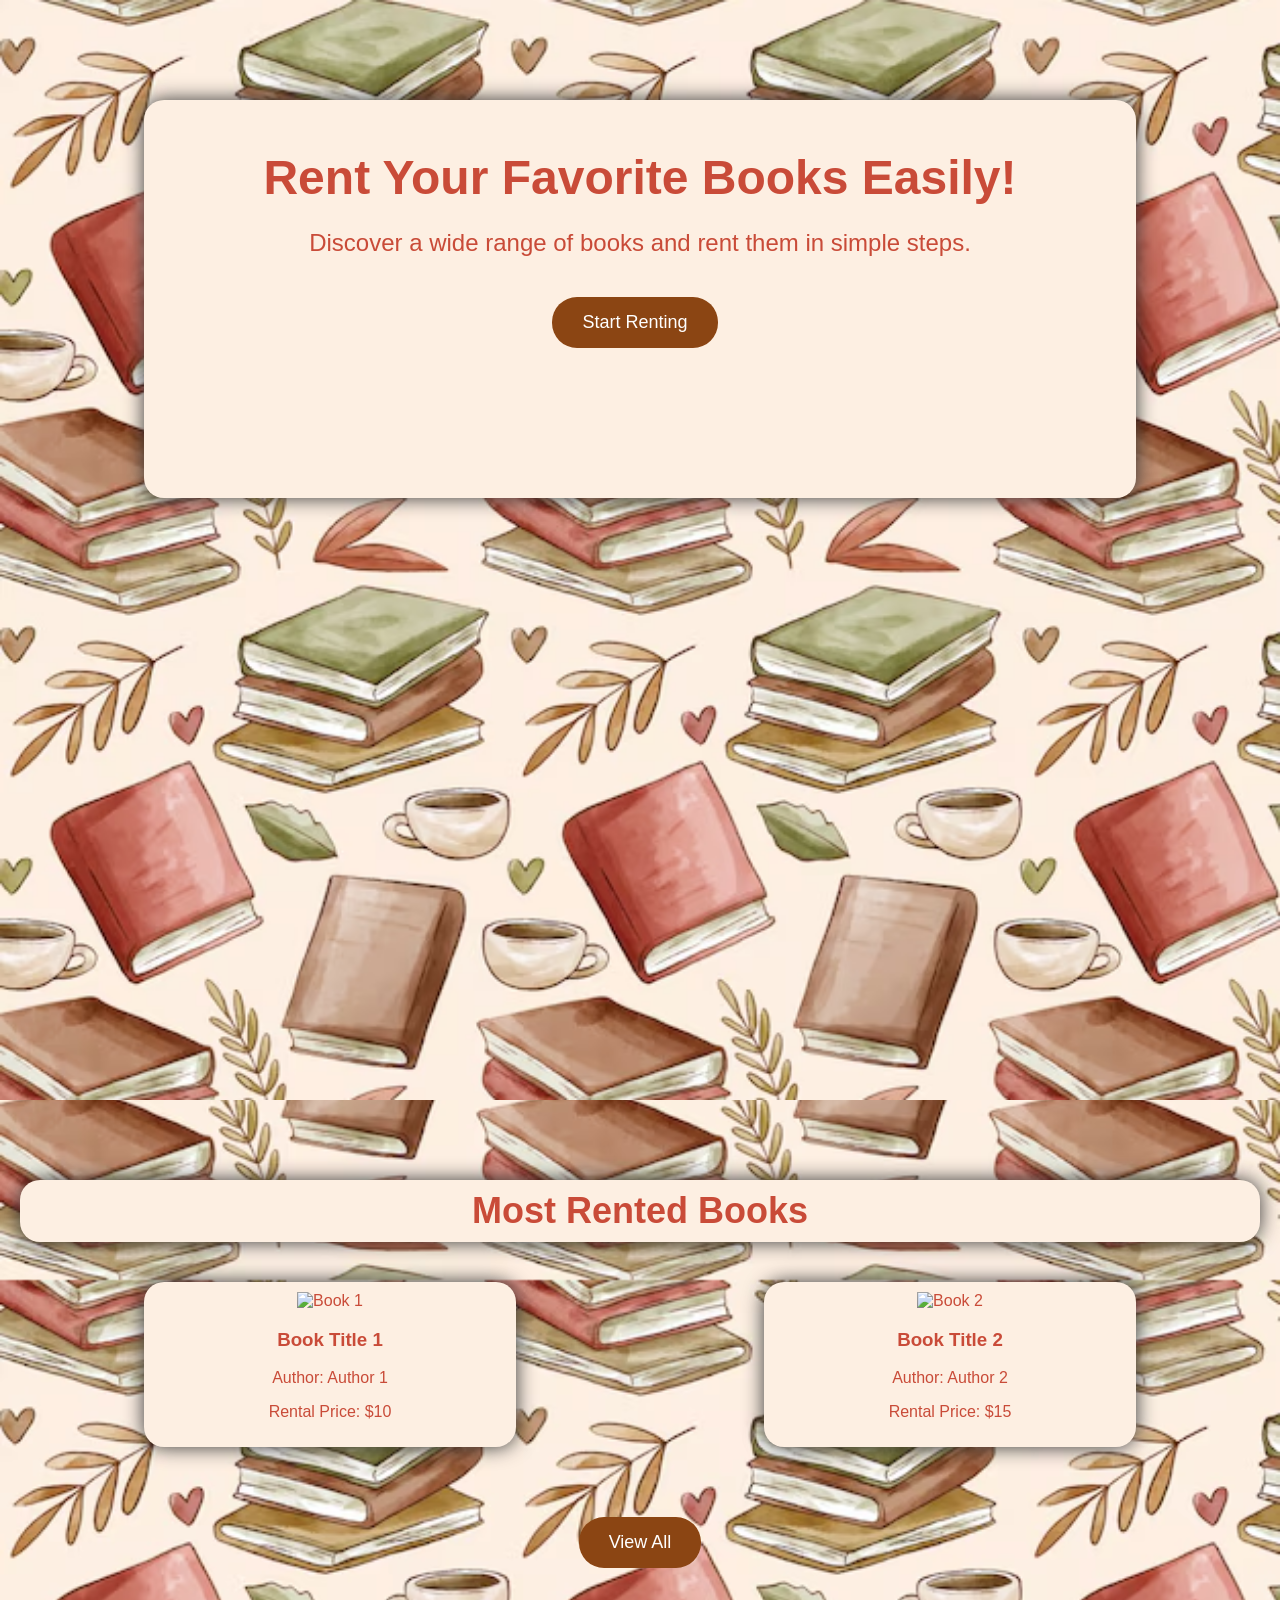
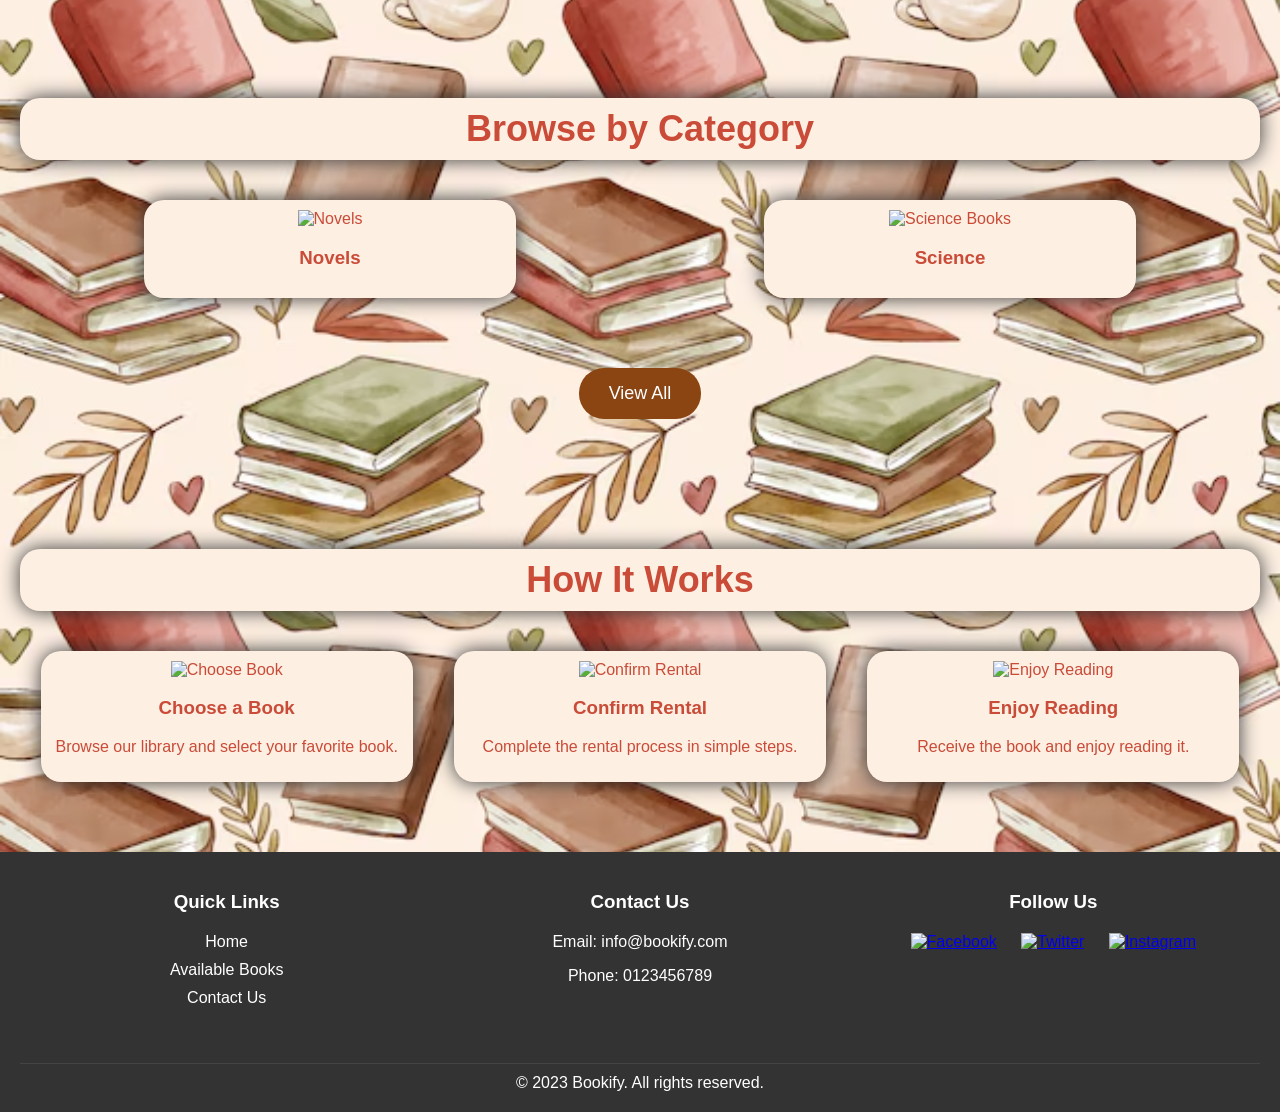
==== index.html @ a9bbc083 "Add files via upload" ====
<?php
include 'nav.html';
?>
<!DOCTYPE html>
<html lang="en">
<head>
    <meta charset="UTF-8">
    <meta name="viewport" content="width=device-width, initial-scale=1.0">
    <title>Book Rental Website</title>
    <link rel="stylesheet" href="styles.css">
</head>
<body>
    <!-- Header -->
   

    <!-- Hero Section -->
    <section class="hero">
        <!-- <img src="./cover.avif" alt="" style="z-index: 0;"> -->
        <div class="hero-content">
            <h1>Rent Your Favorite Books Easily!</h1>
            <p>Discover a wide range of books and rent them in simple steps.</p>
            <button><a href="./renting.php">Start Renting</a></button>
        </div>
    </section>

    <!-- Featured Books Section -->
    <section class="featured-books">
        <h2 >Most Rented Books</h2>
        <div class="books-grid">
            <div class="book">
                <img src="book1.jpg" alt="Book 1">
                <h3>Book Title 1</h3>
                <p>Author: Author 1</p>
                <p>Rental Price: $10</p>
            </div>
            <div class="book">
                <img src="book2.jpg" alt="Book 2">
                <h3>Book Title 2</h3>
                <p>Author: Author 2</p>
                <p>Rental Price: $15</p>
            </div>
            <!-- Add more books here -->
        </div>
        <button>View All</button>
    </section>

    <!-- Categories Section -->
    <section class="categories">
        <h2>Browse by Category</h2>
        <div class="categories-grid">
            <div class="category">
                <img src="novels.jpg" alt="Novels">
                <h3>Novels</h3>
            </div>
            <div class="category">
                <img src="science.jpg" alt="Science Books">
                <h3>Science</h3>
            </div>
            <!-- Add more categories here -->
        </div>
        <button>View All</button>
    </section>

    <!-- How It Works Section -->
    <section class="how-it-works">
        <h2>How It Works</h2>
        <div class="steps">
            <div class="step">
                <img src="choose.png" alt="Choose Book">
                <h3>Choose a Book</h3>
                <p>Browse our library and select your favorite book.</p>
            </div>
            <div class="step">
                <img src="confirm.png" alt="Confirm Rental">
                <h3>Confirm Rental</h3>
                <p>Complete the rental process in simple steps.</p>
            </div>
            <div class="step">
                <img src="enjoy.png" alt="Enjoy Reading">
                <h3>Enjoy Reading</h3>
                <p>Receive the book and enjoy reading it.</p>
            </div>
        </div>
    </section>

    <!-- Footer -->
    <footer>
        <div class="footer-content">
            <div class="footer-section">
                <h3>Quick Links</h3>
                <ul>
                    <li><a href="#">Home</a></li>
                    <li><a href="#">Available Books</a></li>
                    <li><a href="#">Contact Us</a></li>
                </ul>
            </div>
            <div class="footer-section">
                <h3>Contact Us</h3>
                <p>Email: info@bookify.com</p>
                <p>Phone: 0123456789</p>
            </div>
            <div class="footer-section">
                <h3>Follow Us</h3>
                <div class="social-icons">
                    <a href="#"><img src="facebook.png" alt="Facebook"></a>
                    <a href="#"><img src="twitter.png" alt="Twitter"></a>
                    <a href="#"><img src="instagram.png" alt="Instagram"></a>
                </div>
            </div>
        </div>
        <div class="footer-bottom">
            &copy; 2023 Bookify. All rights reserved.
        </div>
    </footer>
</body>
</html>
---- styles.css ----
/* عام */
body {
    font-family: Arial, sans-serif;
    margin: 0;
    padding: 0;
    background-image:url('./cover.avif');
    filter: brightness(100%);
    background-size:contain;

    color: #333;
    text-align: center;
}

header {
    display: flex;
    justify-content: space-between;
    align-items: center;
    padding: 20px;
    background-color: #8B4513;
    color: white;
}

header .logo {
    font-size: 24px;
    font-weight: bold;
}

header nav ul {
    list-style: none;
    margin: 0;
    padding: 0;
    display: flex;
}

header nav ul li {
    margin: 0 15px;
}

header nav ul li a {
    color: white;
    text-decoration: none;
}
header .auth-buttons button a {
    color: #8B4513;
    text-decoration: none;

}
header .auth-buttons button {
    margin-left: 10px;
    padding: 10px 20px;
    border: none;
    background-color: white;
    color: #8B4513;
    cursor: pointer;
    border-radius: 20px;
}

.hero {
    height: 100vh;
    background-image:url('./cover.avif')  ;
     filter: brightness(100%);
    background-size: cover;
    background-position: center;
    padding: 100px 20px;
}
.hero-content{
    box-shadow: #333 0px 0px 20px;
    position: relative; 
    left: 10%;
    background-color: #fdefe2;
    width: 80%;
    height: 42%;
    padding-top: 10px;
    padding-bottom: 10px;
    border-radius: 20px;
}
.hero-content h1 {
    font-size: 48px;
    margin-bottom: 20px;
    color: #c94b38;

}

.hero-content p {
    font-size: 24px;
    margin-bottom: 40px;
    color: #c94b38;

}

.hero-content button {
    margin-right: 10px;
    padding: 15px 30px;
    background-color: #8B4513;
    color: white;
    border: none;
    cursor: pointer;
    font-size: 18px;
    border-radius: 25px;
}
.hero button a{
text-decoration: none;
color: white;
}
.featured-books, .categories, .how-it-works {
    padding: 50px 20px;
}
.featured-books h2{
        color: #c94b38;
        box-shadow: #333 0px 0px 20px;
        position: relative; 
        background-color: #fdefe2;
        height: 40%;
        padding-top: 10px;
        padding-bottom: 10px;
        border-radius: 20px;
}
.featured-books h2, .categories h2, .how-it-works h2 {
    font-size: 36px;
    margin-bottom: 40px;
}
.featured-books button{
    margin-top: 50px;
    padding: 15px 30px;
    background-color: #8B4513;
    color: white;
    border: none;
    cursor: pointer;
    font-size: 18px;
    border-radius: 25px;
}
.book{
    color: #c94b38;

    box-shadow: #333 0px 0px 20px;
    position: relative; 
    background-color: #fdefe2;
    padding-top: 10px;
    padding-bottom: 10px;
    border-radius: 20px;

}
.books-grid, .categories-grid, .steps {
    display: flex;
    justify-content: space-around;
    flex-wrap: wrap;
}

.book, .category, .step {
    width: 30%;
    margin-bottom: 20px;
}

.book img, .category img, .step img {
    width: 100%;
    height: auto;
}
.categories h2{
    color: #c94b38;
    box-shadow: #333 0px 0px 20px;
    position: relative; 
    background-color: #fdefe2;
    height: 40%;
    padding-top: 10px;
    padding-bottom: 10px;
    border-radius: 20px;
}
.category{
    color: #c94b38;

    box-shadow: #333 0px 0px 20px;
    position: relative; 
    background-color: #fdefe2;
    padding-top: 10px;
    padding-bottom: 10px;
    border-radius: 20px;
}
.categories button{
    margin-top: 50px;
    padding: 15px 30px;
    background-color: #8B4513;
    color: white;
    border: none;
    cursor: pointer;
    font-size: 18px;
    border-radius: 25px;
}
.how-it-works h2{
    color: #c94b38;
    box-shadow: #333 0px 0px 20px;
    position: relative; 
    background-color: #fdefe2;
    padding-top: 10px;
    padding-bottom: 10px;
    border-radius: 20px
}
 .step{
    color: #c94b38;

    box-shadow: #333 0px 0px 20px;
    position: relative; 
    background-color: #fdefe2;
    padding-top: 10px;
    padding-bottom: 10px;
    border-radius: 20px;
}
footer {
    background-color: #333;
    color: white;
    padding: 20px;
}

footer .footer-content {
    display: flex;
    justify-content: space-around;
    flex-wrap: wrap;
}

footer .footer-section {
    width: 30%;
    margin-bottom: 20px;
}

footer .footer-section h3 {
    margin-bottom: 20px;
}

footer .footer-section ul {
    list-style: none;
    padding: 0;
}

footer .footer-section ul li {
    margin-bottom: 10px;
}

footer .footer-section ul li a {
    color: white;
    text-decoration: none;
}

footer .social-icons img {
    width: 24px;
    margin: 0 10px;
}

footer .footer-bottom {
    margin-top: 20px;
    border-top: 1px solid #444;
    padding-top: 10px;
}
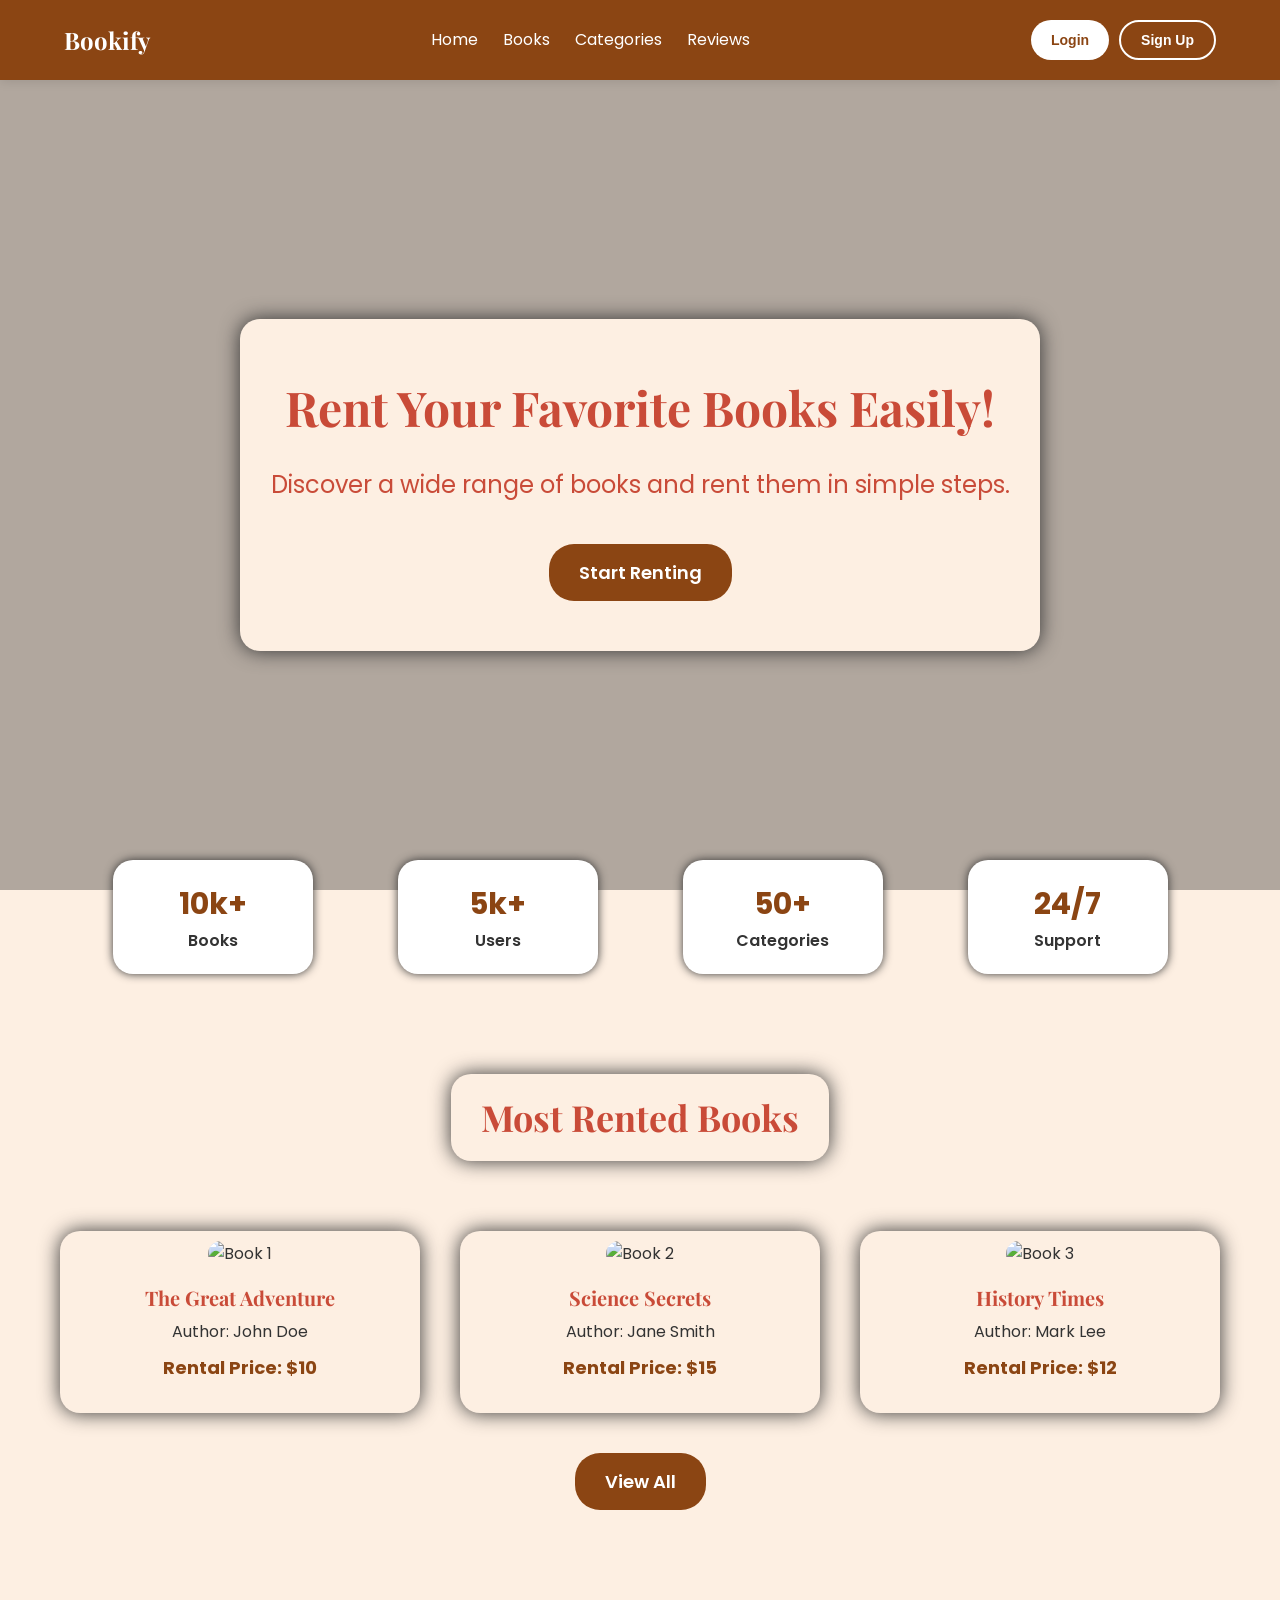
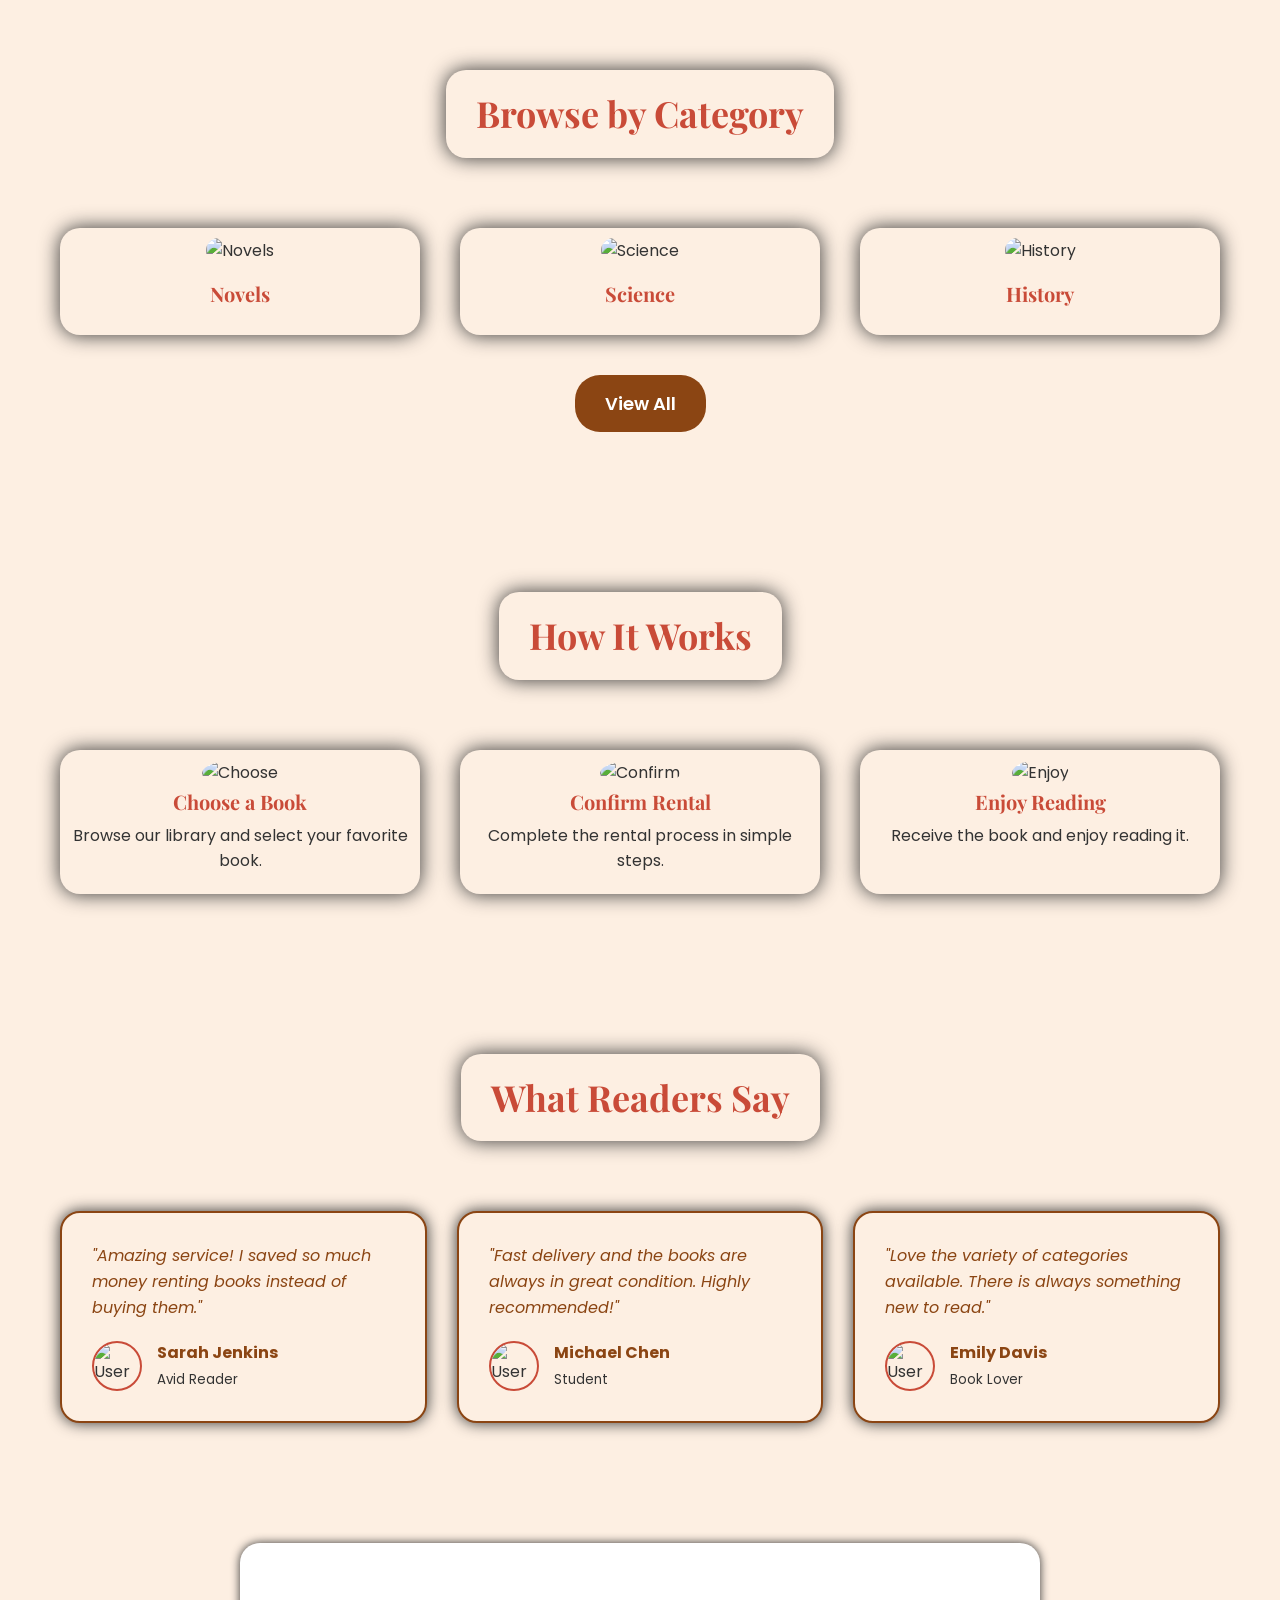
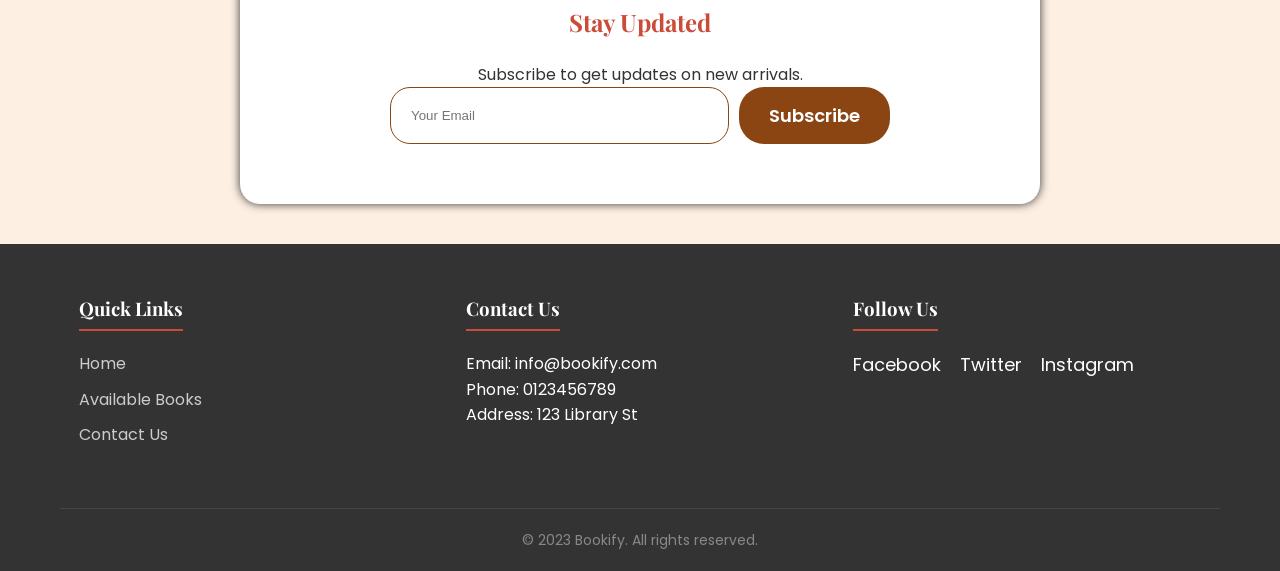
==== commit 828ccd40: "Update index.html no php" ====
--- a/index.html
+++ b/index.html
@@ -1,116 +1,651 @@
-<?php
-include 'nav.html';
-?>
 <!DOCTYPE html>
 <html lang="en">
 <head>
     <meta charset="UTF-8">
     <meta name="viewport" content="width=device-width, initial-scale=1.0">
     <title>Book Rental Website</title>
-    <link rel="stylesheet" href="styles.css">
+    
+    <!-- استدعاء خطوط جوجل -->
+    <link rel="preconnect" href="https://fonts.googleapis.com">
+    <link rel="preconnect" href="https://fonts.gstatic.com" crossorigin>
+    <link href="https://fonts.googleapis.com/css2?family=Playfair+Display:wght@700&family=Poppins:wght@300;400;600&display=swap" rel="stylesheet">
+
+    <style>
+        /* --- ألوانك الأصلية --- */
+        :root {
+            --primary: #8B4513;       /* بني */
+            --accent: #c94b38;        /* أحمر محروق */
+            --bg-color: #fdefe2;      /* كريمي (خلفية الصفحة) */
+            --text: #333;             /* رمادي غامق للنصوص */
+            --white: #ffffff;
+        }
+
+        /* --- إعدادات عامة --- */
+        * {
+            margin: 0;
+            padding: 0;
+            box-sizing: border-box;
+        }
+
+        html {
+            scroll-behavior: smooth;
+        }
+
+        body {
+            font-family: 'Poppins', sans-serif;
+            background-color: var(--bg-color);
+            color: var(--text);
+            line-height: 1.6;
+            overflow-x: hidden;
+        }
+
+        h1, h2, h3 {
+            font-family: 'Playfair Display', serif;
+        }
+
+        a {
+            text-decoration: none;
+            color: inherit;
+        }
+
+        ul {
+            list-style: none;
+        }
+
+        .container {
+            max-width: 1200px;
+            margin: 0 auto;
+            padding: 0 20px;
+        }
+
+        .section-padding {
+            padding: 80px 0;
+        }
+
+        .section-header {
+            text-align: center;
+            margin-bottom: 50px;
+        }
+
+        /* تطبيق لون العناوين الأصلي */
+        .section-header h2 {
+            font-size: 36px;
+            color: var(--accent);
+            background-color: var(--bg-color);
+            display: inline-block;
+            padding: 15px 30px;
+            border-radius: 20px;
+            box-shadow: #333 0px 0px 20px; /* الظل الأصلي */
+            margin-bottom: 20px;
+        }
+
+        .btn {
+            display: inline-block;
+            padding: 15px 30px;
+            border-radius: 25px;
+            font-size: 18px;
+            font-weight: 600;
+            cursor: pointer;
+            transition: all 0.3s ease;
+            border: none;
+            font-family: 'Poppins', sans-serif;
+        }
+
+        .btn-primary {
+            background-color: var(--primary);
+            color: var(--white);
+        }
+
+        .btn-primary:hover {
+            background-color: #6d360e; /* درجة أغمق قليلاً عند التحويم */
+            transform: translateY(-3px);
+        }
+
+        /* --- تصميم الناف بار (بالألوان الأصلية) --- */
+        .navbar {
+            display: flex;
+            justify-content: space-between;
+            align-items: center;
+            padding: 20px 5%;
+            background-color: var(--primary); /* لون الناف بار البني */
+            color: var(--white);
+            position: sticky;
+            top: 0;
+            z-index: 1000;
+            box-shadow: 0 2px 10px rgba(0,0,0,0.1);
+        }
+
+        .logo {
+            font-size: 24px;
+            font-weight: bold;
+            font-family: 'Playfair Display', serif;
+        }
+
+        .nav-links {
+            display: flex;
+            gap: 25px;
+        }
+
+        .nav-links li a {
+            color: var(--white);
+            font-size: 16px;
+            transition: color 0.3s;
+        }
+
+        .nav-links li a:hover {
+            color: #ffccbc; /* لون فاتح للتفاعل */
+        }
+
+        .nav-actions {
+            display: flex;
+            gap: 10px;
+        }
+
+        .nav-btn {
+            padding: 10px 20px;
+            border-radius: 20px;
+            cursor: pointer;
+            font-weight: bold;
+            transition: all 0.3s;
+            border: none;
+            font-size: 14px;
+        }
+
+        .nav-btn.login {
+            background-color: var(--white);
+            color: var(--primary);
+        }
+
+        .nav-btn.signup {
+            border: 2px solid var(--white);
+            background: transparent;
+            color: var(--white);
+        }
+
+        .nav-btn.login:hover, .nav-btn.signup:hover {
+            opacity: 0.9;
+        }
+
+        /* --- Hero Section (تصميم وسط مع الخلفية الكريمية) --- */
+        .hero {
+            /* خلفية الصورة الأصلية */
+            background-image: linear-gradient(rgba(0,0,0,0.3), rgba(0,0,0,0.3)), url('https://picsum.photos/seed/library_cover/1920/1080');
+            background-size: cover;
+            background-position: center;
+            height: 90vh;
+            display: flex;
+            justify-content: center;
+            align-items: center;
+            padding: 20px;
+        }
+
+        .hero-content {
+            /* صندوق المحتوى باللون الكريمي والظل الأصلي */
+            position: relative;
+            background-color: var(--bg-color);
+            width: 100%;
+            max-width: 800px;
+            padding: 50px 30px;
+            border-radius: 20px;
+            box-shadow: #333 0px 0px 20px;
+            text-align: center;
+            z-index: 2;
+        }
+
+        .hero-content h1 {
+            font-size: 48px;
+            margin-bottom: 20px;
+            color: var(--accent); /* أحمر */
+        }
+
+        .hero-content p {
+            font-size: 24px;
+            margin-bottom: 40px;
+            color: var(--accent);
+        }
+
+        /* --- Stats Section (جديد بالألوان الأصلية) --- */
+        .stats {
+            margin-top: -50px;
+            position: relative;
+            z-index: 10;
+            display: flex;
+            justify-content: space-around;
+            flex-wrap: wrap;
+            gap: 20px;
+            padding: 20px;
+        }
+
+        .stat-item {
+            background-color: var(--white);
+            padding: 20px;
+            border-radius: 20px;
+            box-shadow: #333 0px 0px 10px;
+            width: 200px;
+            text-align: center;
+        }
+
+        .stat-item h3 {
+            font-size: 30px;
+            color: var(--primary);
+            font-family: 'Poppins', sans-serif;
+            font-weight: 700;
+        }
+
+        .stat-item p {
+            color: var(--text);
+            font-weight: 600;
+        }
+
+        /* --- Cards (Books, Categories, Steps) --- */
+        .grid-layout {
+            display: grid;
+            grid-template-columns: repeat(auto-fit, minmax(280px, 1fr));
+            gap: 40px;
+            justify-content: center;
+        }
+
+        .card {
+            /* تصميم الكارت الأصلي */
+            background-color: var(--bg-color);
+            padding: 10px 10px 20px 10px;
+            border-radius: 20px;
+            box-shadow: #333 0px 0px 20px;
+            position: relative;
+            text-align: center;
+            transition: transform 0.3s ease;
+        }
+
+        .card:hover {
+            transform: translateY(-10px);
+        }
+
+        .card img {
+            width: 100%;
+            height: 300px;
+            object-fit: cover;
+            border-radius: 15px;
+            margin-bottom: 15px;
+        }
+
+        .card h3 {
+            color: var(--accent);
+            font-size: 20px;
+            margin-bottom: 5px;
+        }
+
+        .card p {
+            font-size: 16px;
+            color: var(--text);
+        }
+
+        .price-tag {
+            color: var(--primary);
+            font-weight: bold;
+            font-size: 18px;
+            margin: 10px 0;
+            display: block;
+        }
+
+        /* --- Testimonials (جديد) --- */
+        .testimonials-grid {
+            display: grid;
+            grid-template-columns: repeat(auto-fit, minmax(300px, 1fr));
+            gap: 30px;
+        }
+
+        .testimonial-card {
+            background-color: var(--bg-color);
+            padding: 30px;
+            border-radius: 20px;
+            box-shadow: #333 0px 0px 15px;
+            border: 2px solid var(--primary);
+        }
+
+        .testimonial-text {
+            font-style: italic;
+            margin-bottom: 20px;
+            color: var(--primary);
+        }
+
+        .client-info {
+            display: flex;
+            align-items: center;
+            gap: 15px;
+        }
+
+        .client-img {
+            width: 50px;
+            height: 50px;
+            border-radius: 50%;
+            border: 2px solid var(--accent);
+        }
+
+        /* --- Newsletter (جديد) --- */
+        .newsletter {
+            background-color: var(--white);
+            padding: 60px 20px;
+            border-radius: 20px;
+            box-shadow: #333 0px 0px 10px;
+            text-align: center;
+            margin: 40px auto;
+            max-width: 800px;
+        }
+
+        .newsletter h2 {
+            color: var(--accent);
+            margin-bottom: 20px;
+        }
+
+        .newsletter-form {
+            display: flex;
+            gap: 10px;
+            justify-content: center;
+            max-width: 500px;
+            margin: 0 auto;
+        }
+
+        .newsletter-input {
+            flex: 1;
+            padding: 10px 20px;
+            border-radius: 20px;
+            border: 1px solid var(--primary);
+            outline: none;
+        }
+
+        /* --- Footer --- */
+        footer {
+            background-color: #333;
+            color: white;
+            padding: 50px 0 20px;
+        }
+
+        .footer-content {
+            display: flex;
+            justify-content: space-around;
+            flex-wrap: wrap;
+            border-bottom: 1px solid #444;
+            padding-bottom: 30px;
+            margin-bottom: 20px;
+        }
+
+        .footer-section {
+            width: 30%;
+            min-width: 250px;
+            margin-bottom: 20px;
+        }
+
+        .footer-section h3 {
+            color: var(--white);
+            margin-bottom: 20px;
+            border-bottom: 2px solid var(--accent);
+            display: inline-block;
+            padding-bottom: 5px;
+        }
+
+        .footer-section ul li {
+            margin-bottom: 10px;
+        }
+
+        .footer-section ul li a {
+            color: #ccc;
+            transition: color 0.3s;
+        }
+
+        .footer-section ul li a:hover {
+            color: var(--accent);
+        }
+
+        .social-icons a {
+            display: inline-block;
+            margin-right: 15px;
+            color: white;
+            font-size: 18px;
+        }
+
+        .footer-bottom {
+            text-align: center;
+            font-size: 14px;
+            color: #888;
+        }
+
+        /* Responsive */
+        @media (max-width: 768px) {
+            .navbar {
+                flex-direction: column;
+                padding: 15px;
+            }
+            .nav-links {
+                margin: 15px 0;
+                gap: 15px;
+            }
+            .hero-content h1 {
+                font-size: 32px;
+            }
+            .stats {
+                flex-direction: column;
+                align-items: center;
+            }
+        }
+    </style>
 </head>
 <body>
-    <!-- Header -->
-   
+
+    <!-- Navbar (باللون البني الأصلي) -->
+    <nav class="navbar">
+        <div class="logo">Bookify</div>
+        <ul class="nav-links">
+            <li><a href="#hero">Home</a></li>
+            <li><a href="#featured-books">Books</a></li>
+            <li><a href="#categories">Categories</a></li>
+            <li><a href="#testimonials">Reviews</a></li>
+        </ul>
+        <div class="nav-actions">
+            <button class="nav-btn login">Login</button>
+            <button class="nav-btn signup">Sign Up</button>
+        </div>
+    </nav>
 
     <!-- Hero Section -->
-    <section class="hero">
-        <!-- <img src="./cover.avif" alt="" style="z-index: 0;"> -->
+    <section id="hero" class="hero">
         <div class="hero-content">
             <h1>Rent Your Favorite Books Easily!</h1>
             <p>Discover a wide range of books and rent them in simple steps.</p>
-            <button><a href="./renting.php">Start Renting</a></button>
+            <button class="btn btn-primary"><a href="#featured-books" style="color: white; text-decoration: none;">Start Renting</a></button>
         </div>
     </section>
 
-    <!-- Featured Books Section -->
-    <section class="featured-books">
-        <h2 >Most Rented Books</h2>
-        <div class="books-grid">
-            <div class="book">
-                <img src="book1.jpg" alt="Book 1">
-                <h3>Book Title 1</h3>
-                <p>Author: Author 1</p>
-                <p>Rental Price: $10</p>
-            </div>
-            <div class="book">
-                <img src="book2.jpg" alt="Book 2">
-                <h3>Book Title 2</h3>
-                <p>Author: Author 2</p>
-                <p>Rental Price: $15</p>
-            </div>
-            <!-- Add more books here -->
-        </div>
-        <button>View All</button>
-    </section>
-
-    <!-- Categories Section -->
-    <section class="categories">
-        <h2>Browse by Category</h2>
-        <div class="categories-grid">
-            <div class="category">
-                <img src="novels.jpg" alt="Novels">
-                <h3>Novels</h3>
-            </div>
-            <div class="category">
-                <img src="science.jpg" alt="Science Books">
-                <h3>Science</h3>
-            </div>
-            <!-- Add more categories here -->
-        </div>
-        <button>View All</button>
-    </section>
-
-    <!-- How It Works Section -->
-    <section class="how-it-works">
-        <h2>How It Works</h2>
-        <div class="steps">
-            <div class="step">
-                <img src="choose.png" alt="Choose Book">
-                <h3>Choose a Book</h3>
-                <p>Browse our library and select your favorite book.</p>
-            </div>
-            <div class="step">
-                <img src="confirm.png" alt="Confirm Rental">
-                <h3>Confirm Rental</h3>
-                <p>Complete the rental process in simple steps.</p>
-            </div>
-            <div class="step">
-                <img src="enjoy.png" alt="Enjoy Reading">
-                <h3>Enjoy Reading</h3>
-                <p>Receive the book and enjoy reading it.</p>
+    <!-- Stats Section (جديد) -->
+    <div class="container">
+        <section class="stats">
+            <div class="stat-item">
+                <h3>10k+</h3>
+                <p>Books</p>
+            </div>
+            <div class="stat-item">
+                <h3>5k+</h3>
+                <p>Users</p>
+            </div>
+            <div class="stat-item">
+                <h3>50+</h3>
+                <p>Categories</p>
+            </div>
+            <div class="stat-item">
+                <h3>24/7</h3>
+                <p>Support</p>
+            </div>
+        </section>
+    </div>
+
+    <!-- Featured Books -->
+    <section id="featured-books" class="section-padding">
+        <div class="container">
+            <div class="section-header">
+                <h2>Most Rented Books</h2>
+            </div>
+            <div class="grid-layout">
+                <div class="card">
+                    <img src="https://picsum.photos/seed/book1/300/450" alt="Book 1">
+                    <h3>The Great Adventure</h3>
+                    <p>Author: John Doe</p>
+                    <span class="price-tag">Rental Price: $10</span>
+                </div>
+                <div class="card">
+                    <img src="https://picsum.photos/seed/book2/300/450" alt="Book 2">
+                    <h3>Science Secrets</h3>
+                    <p>Author: Jane Smith</p>
+                    <span class="price-tag">Rental Price: $15</span>
+                </div>
+                <div class="card">
+                    <img src="https://picsum.photos/seed/book3/300/450" alt="Book 3">
+                    <h3>History Times</h3>
+                    <p>Author: Mark Lee</p>
+                    <span class="price-tag">Rental Price: $12</span>
+                </div>
+            </div>
+            <div style="text-align: center; margin-top: 40px;">
+                <button class="btn btn-primary">View All</button>
             </div>
         </div>
     </section>
 
+    <!-- Categories -->
+    <section id="categories" class="section-padding">
+        <div class="container">
+            <div class="section-header">
+                <h2>Browse by Category</h2>
+            </div>
+            <div class="grid-layout">
+                <div class="card">
+                    <img src="https://picsum.photos/seed/novels/300/200" alt="Novels">
+                    <h3>Novels</h3>
+                </div>
+                <div class="card">
+                    <img src="https://picsum.photos/seed/science/300/200" alt="Science">
+                    <h3>Science</h3>
+                </div>
+                <div class="card">
+                    <img src="https://picsum.photos/seed/history/300/200" alt="History">
+                    <h3>History</h3>
+                </div>
+            </div>
+            <div style="text-align: center; margin-top: 40px;">
+                <button class="btn btn-primary">View All</button>
+            </div>
+        </div>
+    </section>
+
+    <!-- How It Works -->
+    <section id="how-it-works" class="section-padding">
+        <div class="container">
+            <div class="section-header">
+                <h2>How It Works</h2>
+            </div>
+            <div class="grid-layout">
+                <div class="card">
+                    <img src="https://picsum.photos/seed/choose/150/150" alt="Choose" style="width: 80px; height: 80px; margin: 0 auto; border-radius: 50%;">
+                    <h3>Choose a Book</h3>
+                    <p>Browse our library and select your favorite book.</p>
+                </div>
+                <div class="card">
+                    <img src="https://picsum.photos/seed/confirm/150/150" alt="Confirm" style="width: 80px; height: 80px; margin: 0 auto; border-radius: 50%;">
+                    <h3>Confirm Rental</h3>
+                    <p>Complete the rental process in simple steps.</p>
+                </div>
+                <div class="card">
+                    <img src="https://picsum.photos/seed/enjoy/150/150" alt="Enjoy" style="width: 80px; height: 80px; margin: 0 auto; border-radius: 50%;">
+                    <h3>Enjoy Reading</h3>
+                    <p>Receive the book and enjoy reading it.</p>
+                </div>
+            </div>
+        </div>
+    </section>
+
+    <!-- Testimonials (جديد) -->
+    <section id="testimonials" class="section-padding">
+        <div class="container">
+            <div class="section-header">
+                <h2>What Readers Say</h2>
+            </div>
+            <div class="testimonials-grid">
+                <div class="testimonial-card">
+                    <p class="testimonial-text">"Amazing service! I saved so much money renting books instead of buying them."</p>
+                    <div class="client-info">
+                        <img src="https://picsum.photos/seed/user1/50/50" alt="User" class="client-img">
+                        <div>
+                            <strong style="color: var(--primary);">Sarah Jenkins</strong><br>
+                            <small>Avid Reader</small>
+                        </div>
+                    </div>
+                </div>
+                <div class="testimonial-card">
+                    <p class="testimonial-text">"Fast delivery and the books are always in great condition. Highly recommended!"</p>
+                    <div class="client-info">
+                        <img src="https://picsum.photos/seed/user2/50/50" alt="User" class="client-img">
+                        <div>
+                            <strong style="color: var(--primary);">Michael Chen</strong><br>
+                            <small>Student</small>
+                        </div>
+                    </div>
+                </div>
+                <div class="testimonial-card">
+                    <p class="testimonial-text">"Love the variety of categories available. There is always something new to read."</p>
+                    <div class="client-info">
+                        <img src="https://picsum.photos/seed/user3/50/50" alt="User" class="client-img">
+                        <div>
+                            <strong style="color: var(--primary);">Emily Davis</strong><br>
+                            <small>Book Lover</small>
+                        </div>
+                    </div>
+                </div>
+            </div>
+        </div>
+    </section>
+
+    <!-- Newsletter (جديد) -->
+    <div class="container">
+        <section class="newsletter">
+            <h2>Stay Updated</h2>
+            <p>Subscribe to get updates on new arrivals.</p>
+            <form class="newsletter-form" onsubmit="event.preventDefault(); alert('Thanks!');">
+                <input type="email" class="newsletter-input" placeholder="Your Email" required>
+                <button type="submit" class="btn btn-primary">Subscribe</button>
+            </form>
+        </section>
+    </div>
+
     <!-- Footer -->
     <footer>
-        <div class="footer-content">
-            <div class="footer-section">
-                <h3>Quick Links</h3>
-                <ul>
-                    <li><a href="#">Home</a></li>
-                    <li><a href="#">Available Books</a></li>
-                    <li><a href="#">Contact Us</a></li>
-                </ul>
-            </div>
-            <div class="footer-section">
-                <h3>Contact Us</h3>
-                <p>Email: info@bookify.com</p>
-                <p>Phone: 0123456789</p>
-            </div>
-            <div class="footer-section">
-                <h3>Follow Us</h3>
-                <div class="social-icons">
-                    <a href="#"><img src="facebook.png" alt="Facebook"></a>
-                    <a href="#"><img src="twitter.png" alt="Twitter"></a>
-                    <a href="#"><img src="instagram.png" alt="Instagram"></a>
-                </div>
-            </div>
-        </div>
-        <div class="footer-bottom">
-            &copy; 2023 Bookify. All rights reserved.
+        <div class="container">
+            <div class="footer-content">
+                <div class="footer-section">
+                    <h3>Quick Links</h3>
+                    <ul>
+                        <li><a href="#hero">Home</a></li>
+                        <li><a href="#featured-books">Available Books</a></li>
+                        <li><a href="#">Contact Us</a></li>
+                    </ul>
+                </div>
+                <div class="footer-section">
+                    <h3>Contact Us</h3>
+                    <p>Email: info@bookify.com</p>
+                    <p>Phone: 0123456789</p>
+                    <p>Address: 123 Library St</p>
+                </div>
+                <div class="footer-section">
+                    <h3>Follow Us</h3>
+                    <div class="social-icons">
+                        <a href="#">Facebook</a>
+                        <a href="#">Twitter</a>
+                        <a href="#">Instagram</a>
+                    </div>
+                </div>
+            </div>
+            <div class="footer-bottom">
+                &copy; 2023 Bookify. All rights reserved.
+            </div>
         </div>
     </footer>
+
 </body>
-</html>+</html>
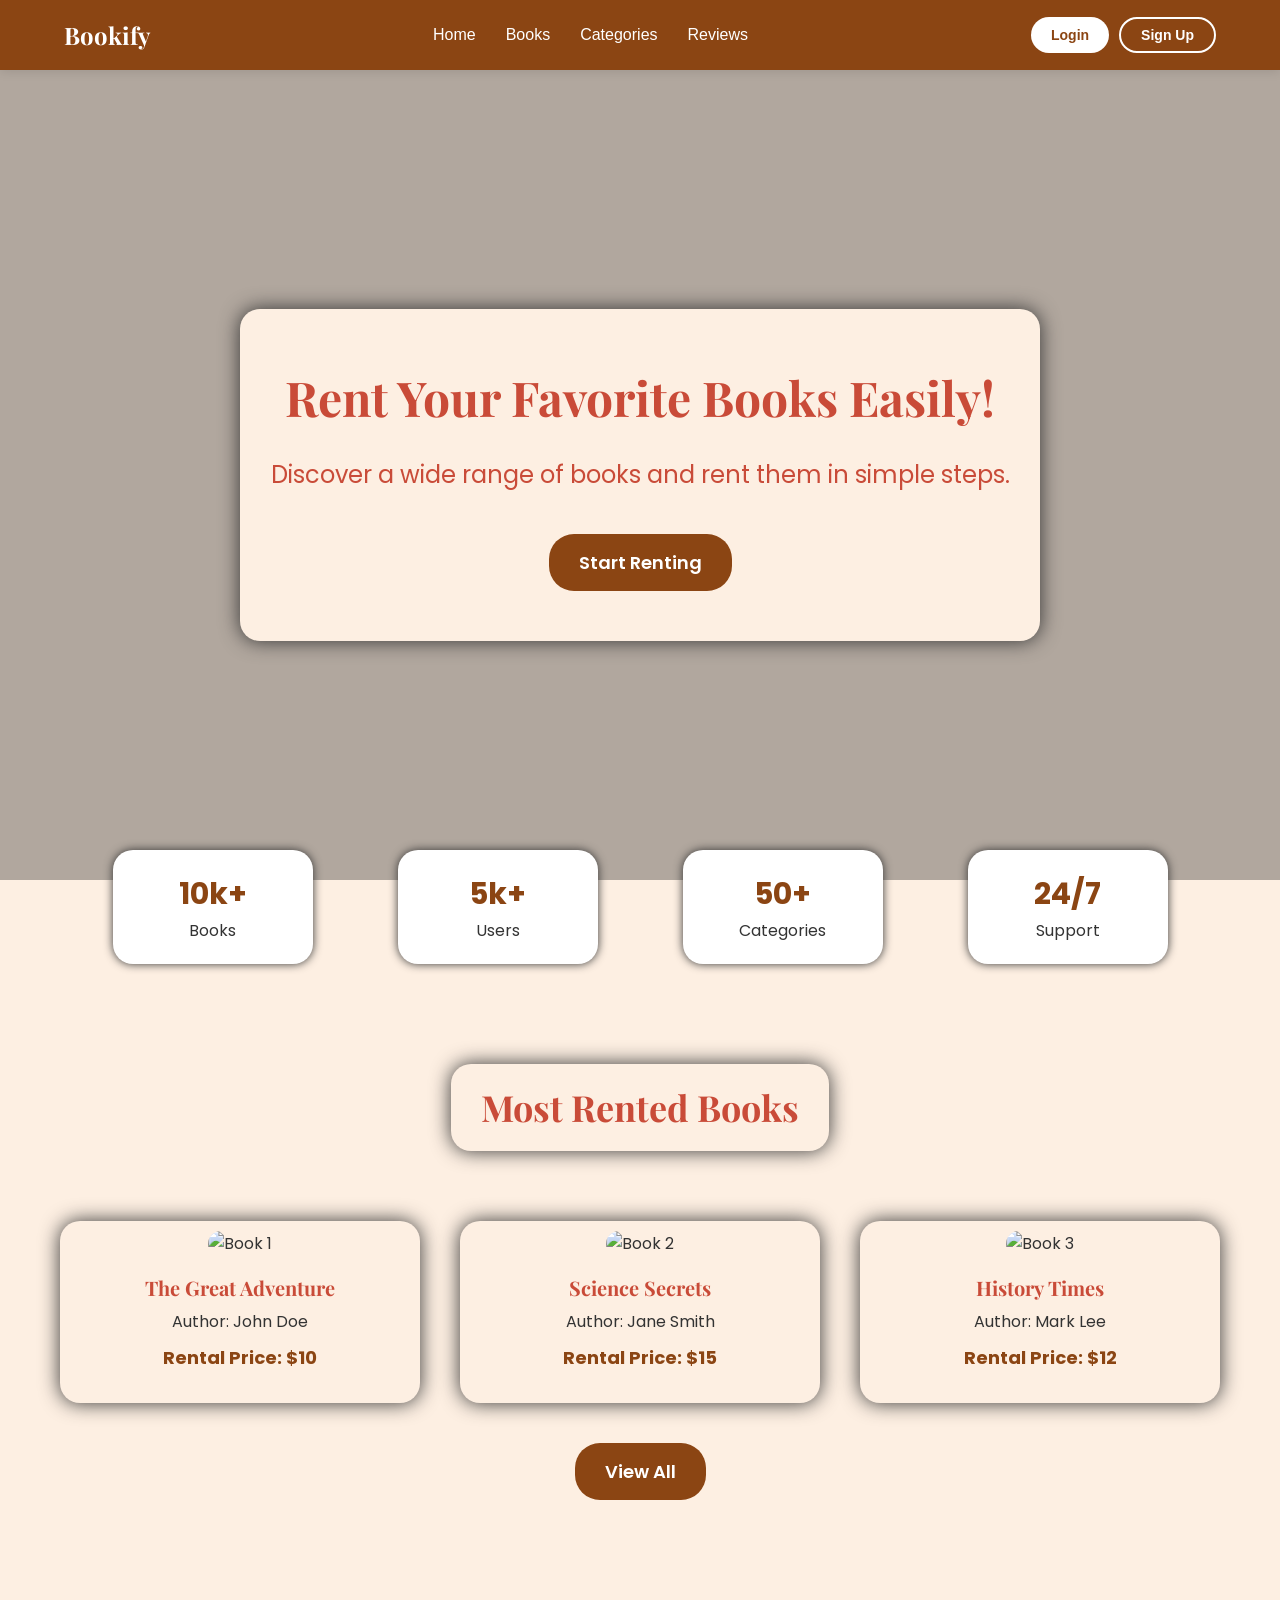
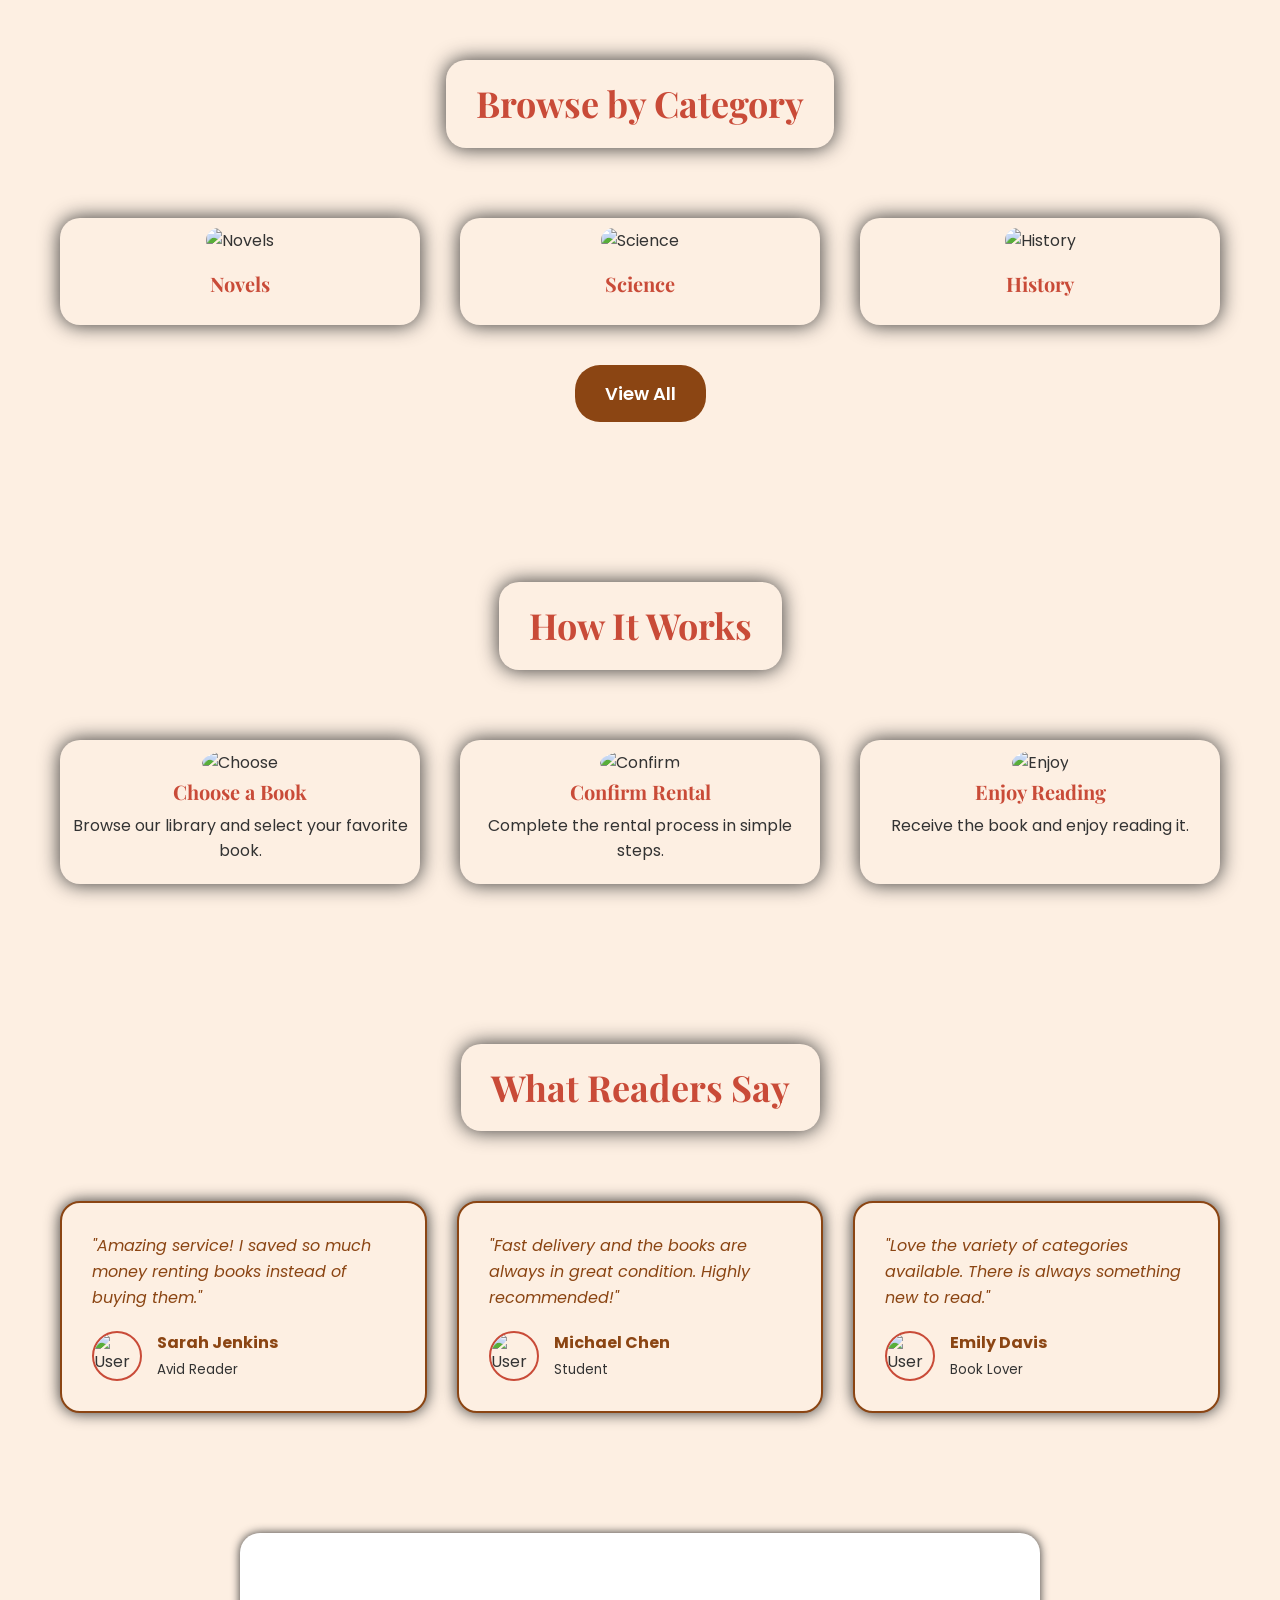
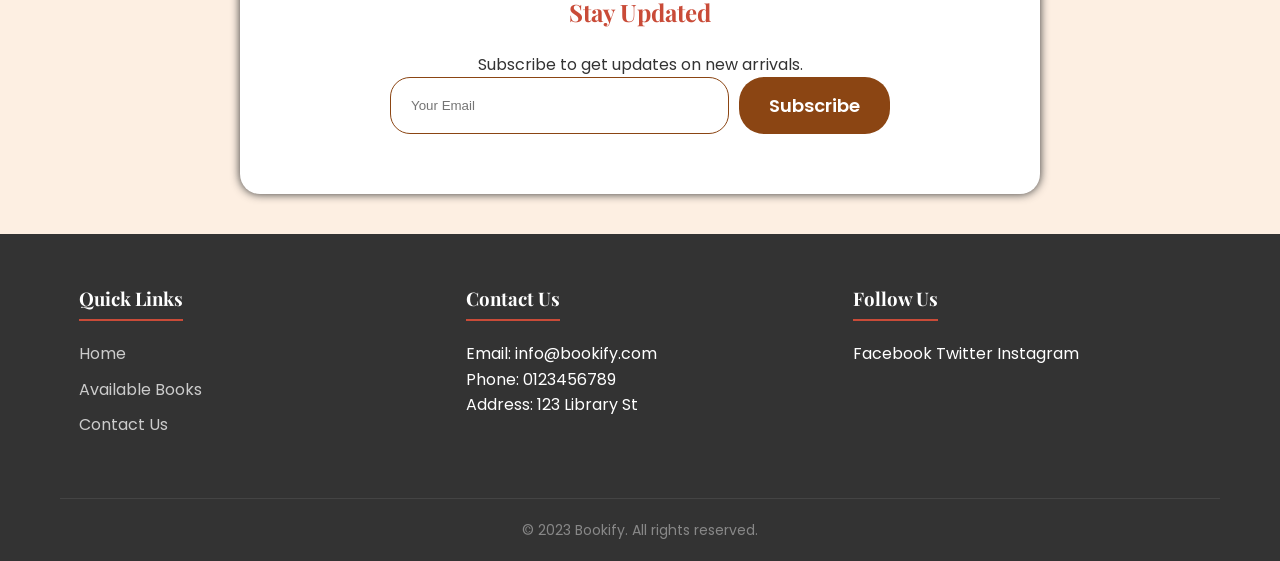
==== commit 087f27bb: "Update index.html" ====
--- a/index.html
+++ b/index.html
@@ -11,12 +11,12 @@
     <link href="https://fonts.googleapis.com/css2?family=Playfair+Display:wght@700&family=Poppins:wght@300;400;600&display=swap" rel="stylesheet">
 
     <style>
-        /* --- ألوانك الأصلية --- */
+        /* --- الألوان الأصلية --- */
         :root {
             --primary: #8B4513;       /* بني */
             --accent: #c94b38;        /* أحمر محروق */
-            --bg-color: #fdefe2;      /* كريمي (خلفية الصفحة) */
-            --text: #333;             /* رمادي غامق للنصوص */
+            --bg-color: #fdefe2;      /* كريمي */
+            --text: #333;
             --white: #ffffff;
         }
 
@@ -67,7 +67,6 @@
             margin-bottom: 50px;
         }
 
-        /* تطبيق لون العناوين الأصلي */
         .section-header h2 {
             font-size: 36px;
             color: var(--accent);
@@ -75,7 +74,7 @@
             display: inline-block;
             padding: 15px 30px;
             border-radius: 20px;
-            box-shadow: #333 0px 0px 20px; /* الظل الأصلي */
+            box-shadow: #333 0px 0px 20px;
             margin-bottom: 20px;
         }
 
@@ -97,58 +96,80 @@
         }
 
         .btn-primary:hover {
-            background-color: #6d360e; /* درجة أغمق قليلاً عند التحويم */
+            background-color: #6d360e;
             transform: translateY(-3px);
         }
 
-        /* --- تصميم الناف بار (بالألوان الأصلية) --- */
+        /* --- تصميم الناف بار (المضبوط والمتجاوب) --- */
         .navbar {
             display: flex;
             justify-content: space-between;
             align-items: center;
-            padding: 20px 5%;
-            background-color: var(--primary); /* لون الناف بار البني */
+            padding: 15px 5%;
+            background-color: var(--primary);
             color: var(--white);
             position: sticky;
             top: 0;
             z-index: 1000;
             box-shadow: 0 2px 10px rgba(0,0,0,0.1);
+            height: 70px;
         }
 
         .logo {
             font-size: 24px;
             font-weight: bold;
             font-family: 'Playfair Display', serif;
+            z-index: 1001;
+            cursor: pointer;
         }
 
         .nav-links {
             display: flex;
-            gap: 25px;
+            gap: 30px;
+            align-items: center;
         }
 
         .nav-links li a {
             color: var(--white);
             font-size: 16px;
             transition: color 0.3s;
+            font-weight: 500;
+            position: relative;
         }
 
         .nav-links li a:hover {
-            color: #ffccbc; /* لون فاتح للتفاعل */
+            color: #ffccbc;
+        }
+
+        .nav-links li a::after {
+            content: '';
+            position: absolute;
+            width: 0;
+            height: 2px;
+            bottom: -5px;
+            left: 0;
+            background-color: var(--accent);
+            transition: width 0.3s;
+        }
+        .nav-links li a:hover::after {
+            width: 100%;
         }
 
         .nav-actions {
             display: flex;
             gap: 10px;
+            z-index: 1001;
         }
 
         .nav-btn {
-            padding: 10px 20px;
+            padding: 8px 20px;
             border-radius: 20px;
             cursor: pointer;
             font-weight: bold;
             transition: all 0.3s;
             border: none;
             font-size: 14px;
+            white-space: nowrap;
         }
 
         .nav-btn.login {
@@ -162,13 +183,24 @@
             color: var(--white);
         }
 
-        .nav-btn.login:hover, .nav-btn.signup:hover {
-            opacity: 0.9;
-        }
-
-        /* --- Hero Section (تصميم وسط مع الخلفية الكريمية) --- */
+        .hamburger {
+            display: none;
+            cursor: pointer;
+            z-index: 1002;
+        }
+
+        .bar {
+            display: block;
+            width: 25px;
+            height: 3px;
+            margin: 5px auto;
+            background-color: var(--white);
+            transition: all 0.3s ease-in-out;
+            border-radius: 2px;
+        }
+
+        /* --- Hero Section --- */
         .hero {
-            /* خلفية الصورة الأصلية */
             background-image: linear-gradient(rgba(0,0,0,0.3), rgba(0,0,0,0.3)), url('https://picsum.photos/seed/library_cover/1920/1080');
             background-size: cover;
             background-position: center;
@@ -180,7 +212,6 @@
         }
 
         .hero-content {
-            /* صندوق المحتوى باللون الكريمي والظل الأصلي */
             position: relative;
             background-color: var(--bg-color);
             width: 100%;
@@ -195,7 +226,7 @@
         .hero-content h1 {
             font-size: 48px;
             margin-bottom: 20px;
-            color: var(--accent); /* أحمر */
+            color: var(--accent);
         }
 
         .hero-content p {
@@ -204,7 +235,7 @@
             color: var(--accent);
         }
 
-        /* --- Stats Section (جديد بالألوان الأصلية) --- */
+        /* --- Stats Section --- */
         .stats {
             margin-top: -50px;
             position: relative;
@@ -232,12 +263,7 @@
             font-weight: 700;
         }
 
-        .stat-item p {
-            color: var(--text);
-            font-weight: 600;
-        }
-
-        /* --- Cards (Books, Categories, Steps) --- */
+        /* --- Cards --- */
         .grid-layout {
             display: grid;
             grid-template-columns: repeat(auto-fit, minmax(280px, 1fr));
@@ -246,7 +272,6 @@
         }
 
         .card {
-            /* تصميم الكارت الأصلي */
             background-color: var(--bg-color);
             padding: 10px 10px 20px 10px;
             border-radius: 20px;
@@ -287,7 +312,7 @@
             display: block;
         }
 
-        /* --- Testimonials (جديد) --- */
+        /* --- Testimonials --- */
         .testimonials-grid {
             display: grid;
             grid-template-columns: repeat(auto-fit, minmax(300px, 1fr));
@@ -321,7 +346,7 @@
             border: 2px solid var(--accent);
         }
 
-        /* --- Newsletter (جديد) --- */
+        /* --- Newsletter --- */
         .newsletter {
             background-color: var(--white);
             padding: 60px 20px;
@@ -396,13 +421,6 @@
             color: var(--accent);
         }
 
-        .social-icons a {
-            display: inline-block;
-            margin-right: 15px;
-            color: white;
-            font-size: 18px;
-        }
-
         .footer-bottom {
             text-align: center;
             font-size: 14px;
@@ -411,35 +429,46 @@
 
         /* Responsive */
         @media (max-width: 768px) {
-            .navbar {
-                flex-direction: column;
-                padding: 15px;
+            .hamburger { display: block; }
+            .nav-links {
+                position: fixed; left: -100%; top: 0;
+                flex-direction: column; background-color: var(--primary);
+                width: 100%; height: 100vh; text-align: center;
+                transition: 0.4s; padding-top: 100px; gap: 25px;
             }
-            .nav-links {
-                margin: 15px 0;
-                gap: 15px;
-            }
-            .hero-content h1 {
-                font-size: 32px;
-            }
-            .stats {
-                flex-direction: column;
-                align-items: center;
-            }
-        }
+            .nav-links.active { left: 0; }
+            .nav-actions { display: none; }
+            .mobile-only { display: block; margin-top: 20px; }
+            .hamburger.active .bar:nth-child(2) { opacity: 0; }
+            .hamburger.active .bar:nth-child(1) { transform: translateY(8px) rotate(45deg); }
+            .hamburger.active .bar:nth-child(3) { transform: translateY(-8px) rotate(-45deg); }
+            .hero-content h1 { font-size: 32px; }
+            .stats { flex-direction: column; align-items: center; }
+        }
+        @media (min-width: 769px) { .mobile-only { display: none; } }
     </style>
 </head>
 <body>
 
-    <!-- Navbar (باللون البني الأصلي) -->
+    <!-- Navbar -->
     <nav class="navbar">
         <div class="logo">Bookify</div>
+        
+        <div class="hamburger">
+            <span class="bar"></span>
+            <span class="bar"></span>
+            <span class="bar"></span>
+        </div>
+
         <ul class="nav-links">
             <li><a href="#hero">Home</a></li>
             <li><a href="#featured-books">Books</a></li>
             <li><a href="#categories">Categories</a></li>
             <li><a href="#testimonials">Reviews</a></li>
+            <li class="mobile-only"><button class="nav-btn login">Login</button></li>
+            <li class="mobile-only"><button class="nav-btn signup">Sign Up</button></li>
         </ul>
+
         <div class="nav-actions">
             <button class="nav-btn login">Login</button>
             <button class="nav-btn signup">Sign Up</button>
@@ -455,7 +484,7 @@
         </div>
     </section>
 
-    <!-- Stats Section (جديد) -->
+    <!-- Stats Section -->
     <div class="container">
         <section class="stats">
             <div class="stat-item">
@@ -561,7 +590,7 @@
         </div>
     </section>
 
-    <!-- Testimonials (جديد) -->
+    <!-- Testimonials -->
     <section id="testimonials" class="section-padding">
         <div class="container">
             <div class="section-header">
@@ -602,7 +631,7 @@
         </div>
     </section>
 
-    <!-- Newsletter (جديد) -->
+    <!-- Newsletter -->
     <div class="container">
         <section class="newsletter">
             <h2>Stay Updated</h2>
@@ -646,6 +675,22 @@
             </div>
         </div>
     </footer>
+    
+    <!-- سكريبت المنيو -->
+    <script>
+        const hamburger = document.querySelector(".hamburger");
+        const navLinks = document.querySelector(".nav-links");
+
+        hamburger.addEventListener("click", () => {
+            navLinks.classList.toggle("active");
+            hamburger.classList.toggle("active");
+        });
+
+        document.querySelectorAll(".nav-links li a, .nav-links li button").forEach(n => n.addEventListener("click", () => {
+            navLinks.classList.remove("active");
+            hamburger.classList.remove("active");
+        }));
+    </script>
 
 </body>
 </html>
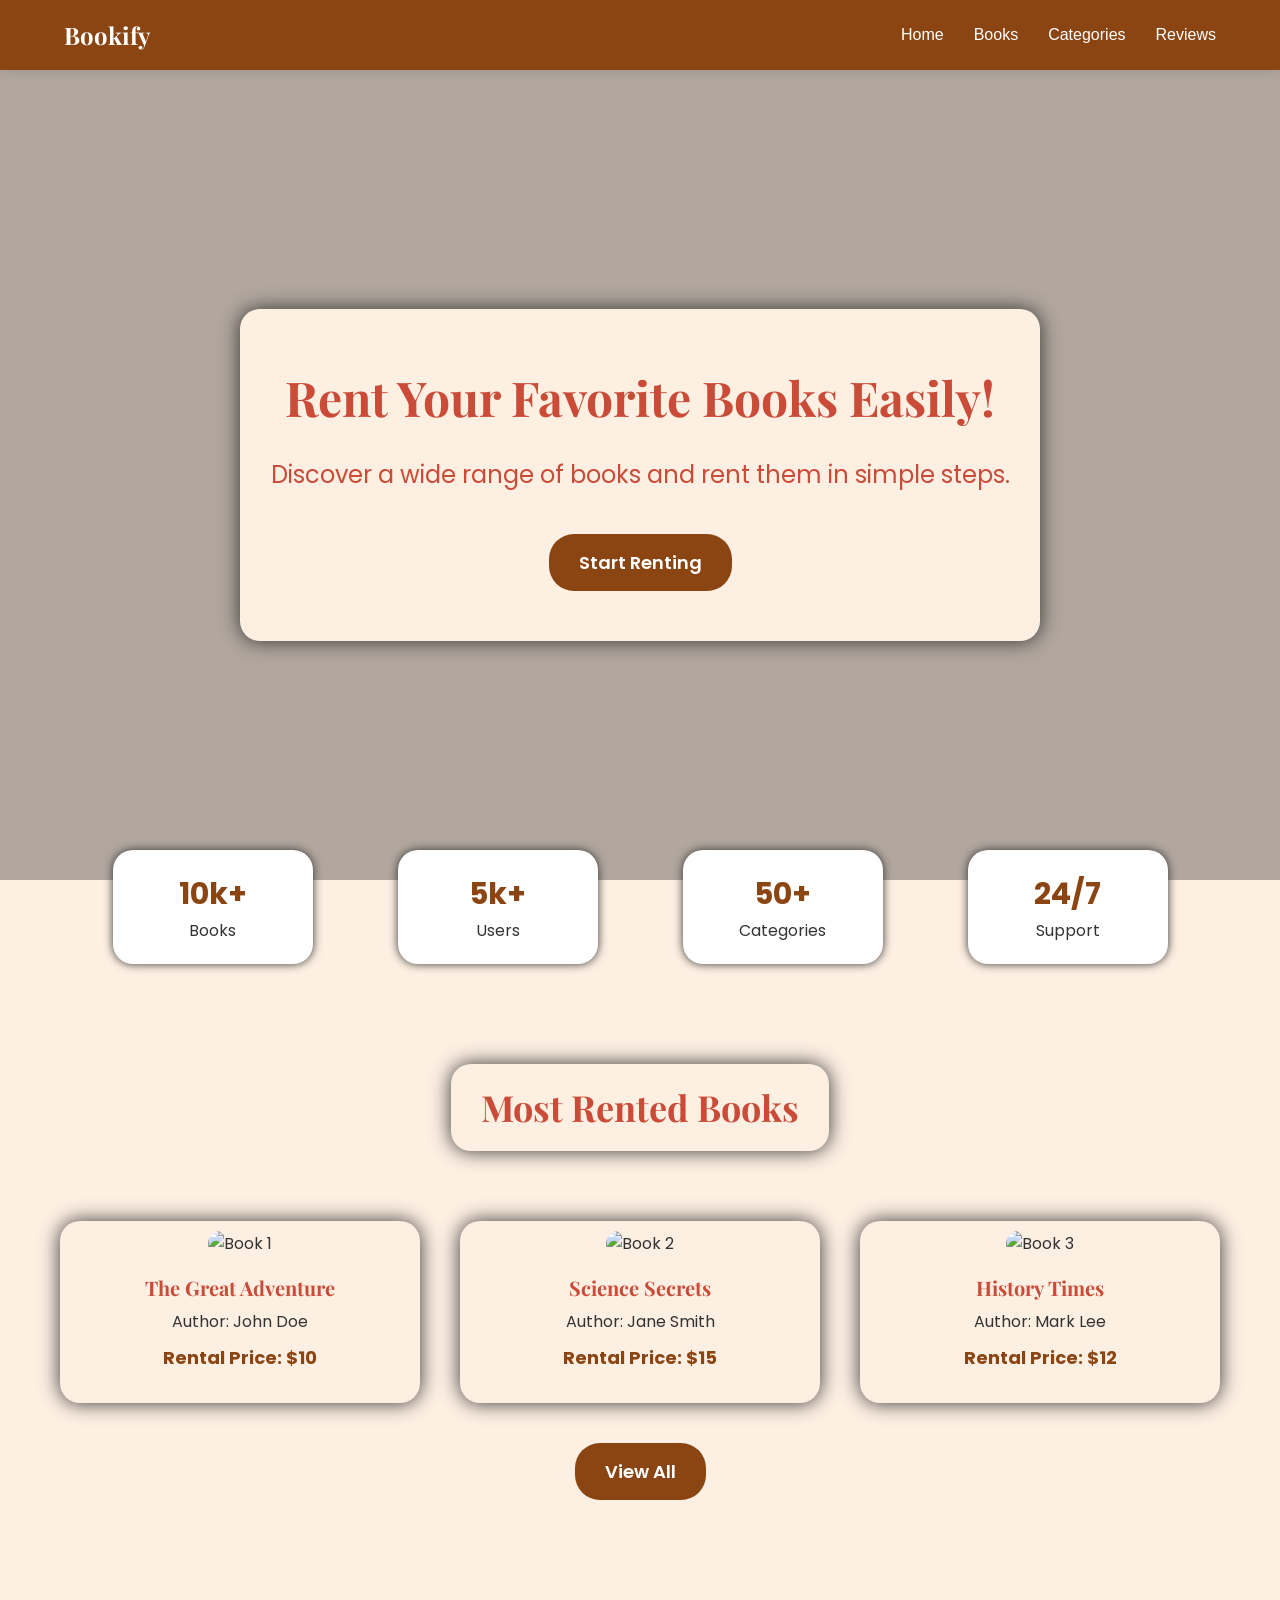
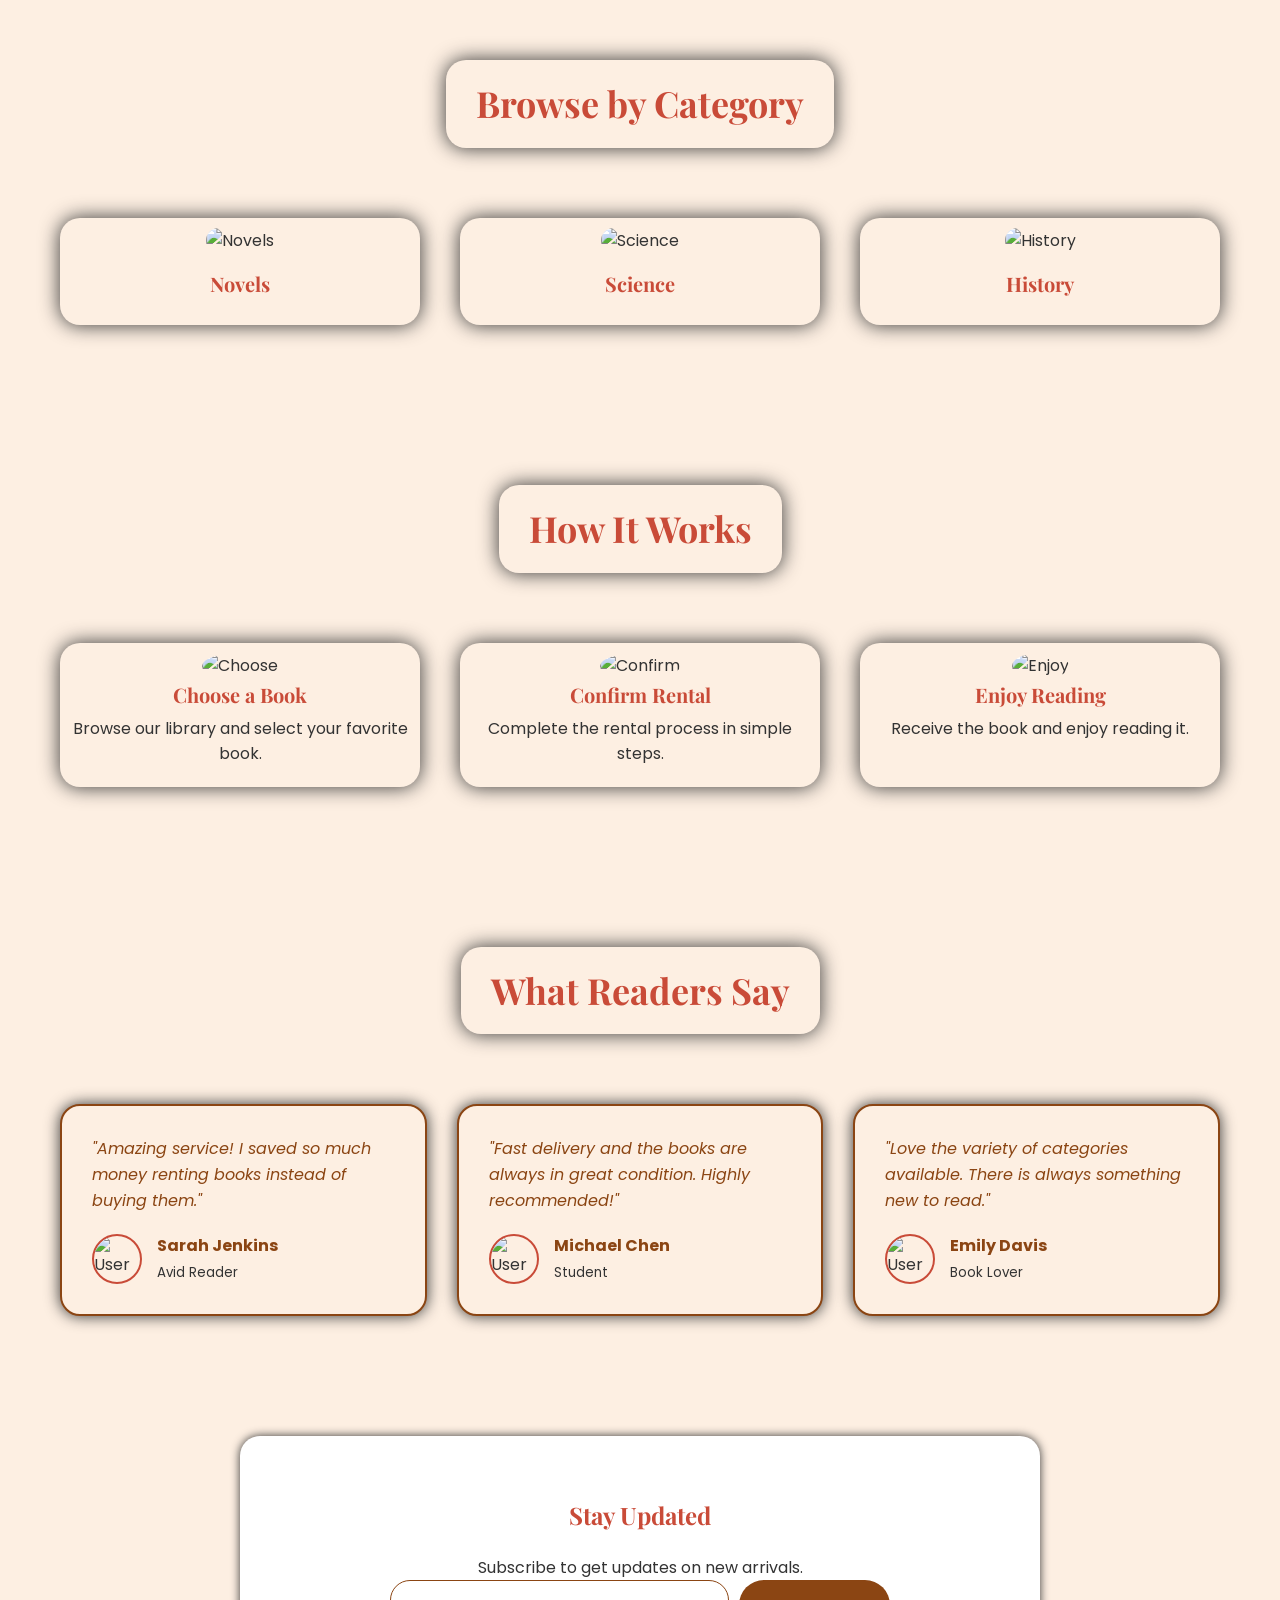
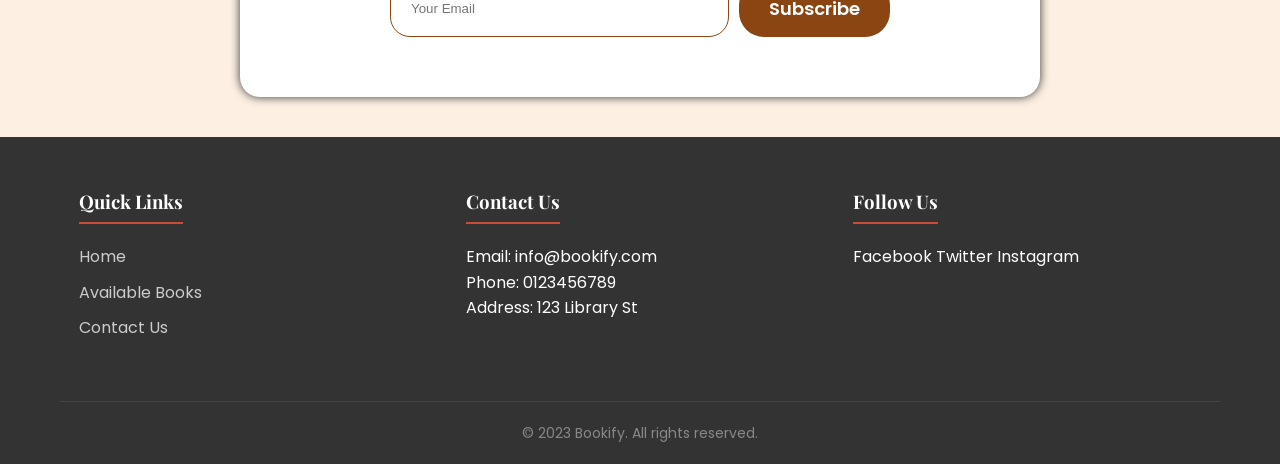
==== commit 134d3007: "Update index.html" ====
--- a/index.html
+++ b/index.html
@@ -462,17 +462,13 @@
 
         <ul class="nav-links">
             <li><a href="#hero">Home</a></li>
-            <li><a href="#featured-books">Books</a></li>
+            <li><a href="bookstore.html">Books</a></li>
             <li><a href="#categories">Categories</a></li>
             <li><a href="#testimonials">Reviews</a></li>
-            <li class="mobile-only"><button class="nav-btn login">Login</button></li>
-            <li class="mobile-only"><button class="nav-btn signup">Sign Up</button></li>
+            
         </ul>
 
-        <div class="nav-actions">
-            <button class="nav-btn login">Login</button>
-            <button class="nav-btn signup">Sign Up</button>
-        </div>
+        
     </nav>
 
     <!-- Hero Section -->
@@ -480,7 +476,7 @@
         <div class="hero-content">
             <h1>Rent Your Favorite Books Easily!</h1>
             <p>Discover a wide range of books and rent them in simple steps.</p>
-            <button class="btn btn-primary"><a href="#featured-books" style="color: white; text-decoration: none;">Start Renting</a></button>
+            <button class="btn btn-primary"><a href="renting.html" style="color: white; text-decoration: none;">Start Renting</a></button>
         </div>
     </section>
 
@@ -533,7 +529,7 @@
                 </div>
             </div>
             <div style="text-align: center; margin-top: 40px;">
-                <button class="btn btn-primary">View All</button>
+                <button class="btn btn-primary" onclick="window.location.href='renting.html'">View All</button>
             </div>
         </div>
     </section>
@@ -558,9 +554,7 @@
                     <h3>History</h3>
                 </div>
             </div>
-            <div style="text-align: center; margin-top: 40px;">
-                <button class="btn btn-primary">View All</button>
-            </div>
+            
         </div>
     </section>
 
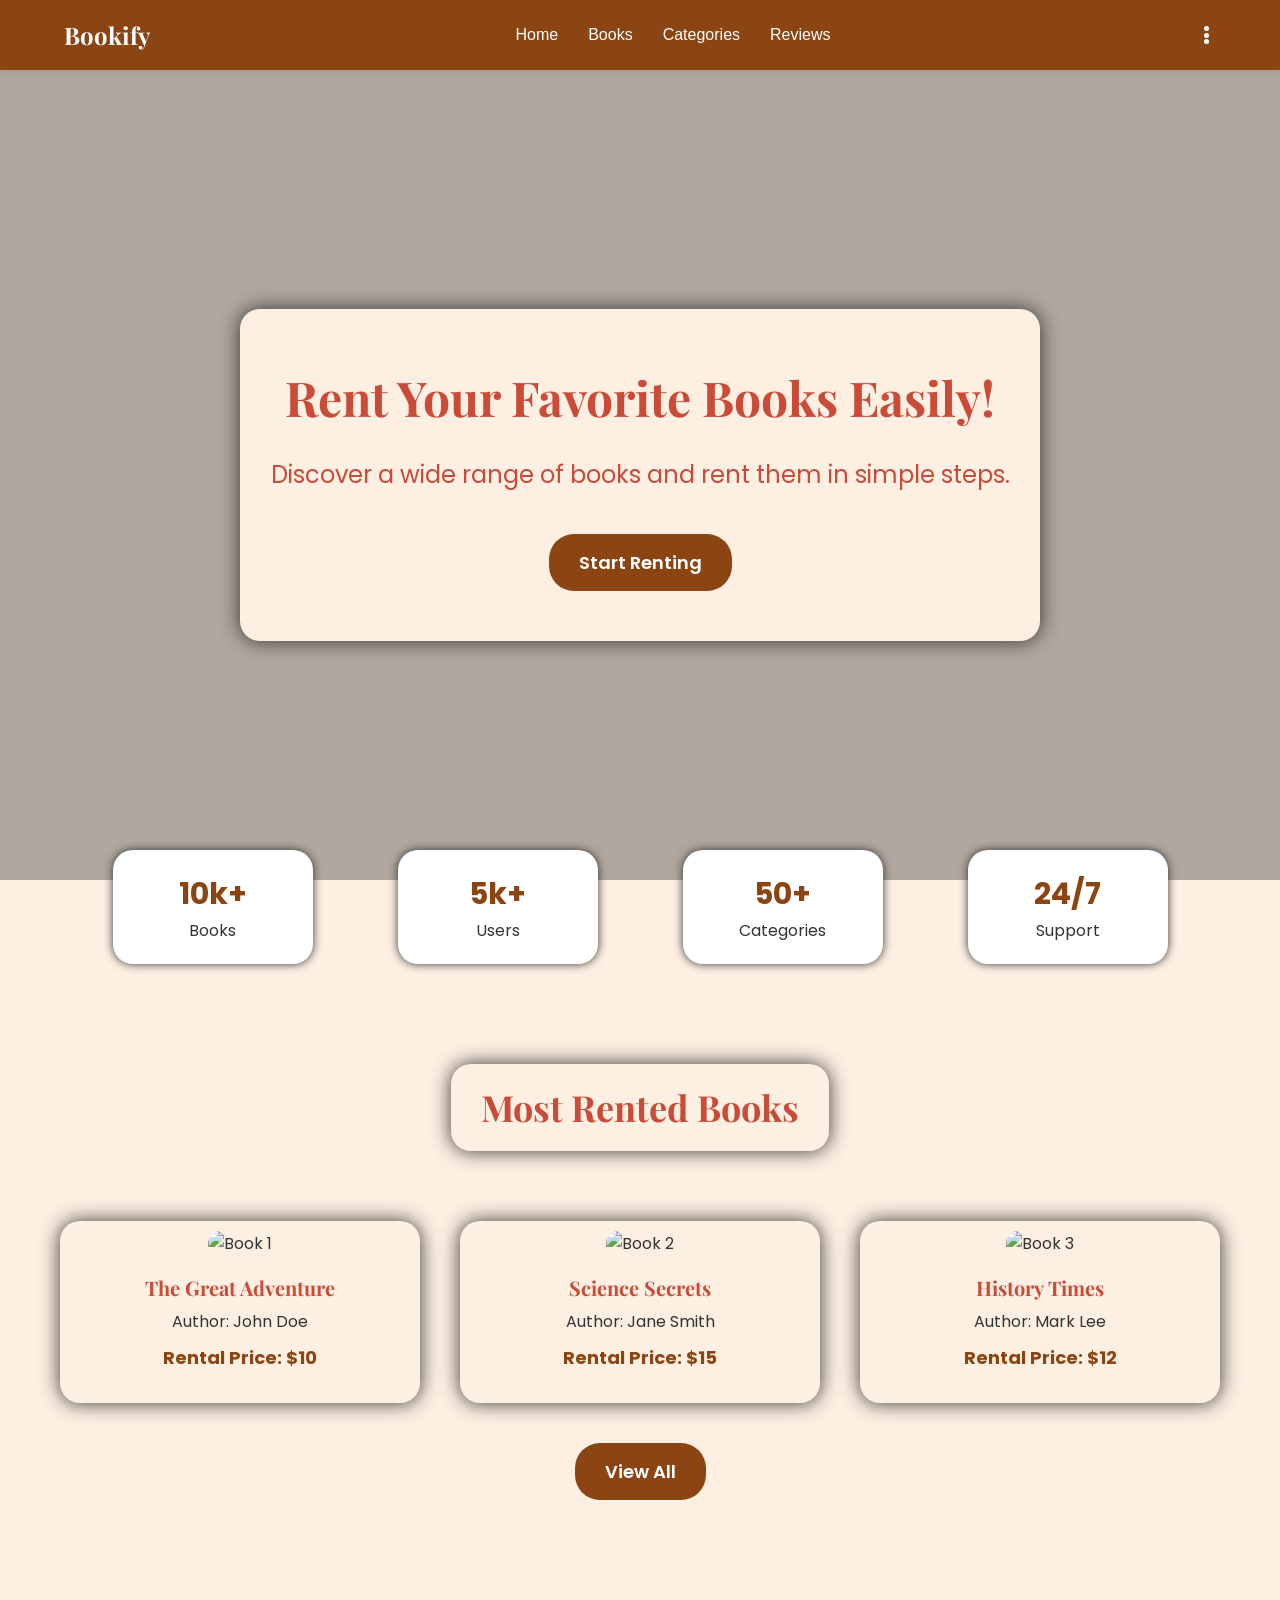
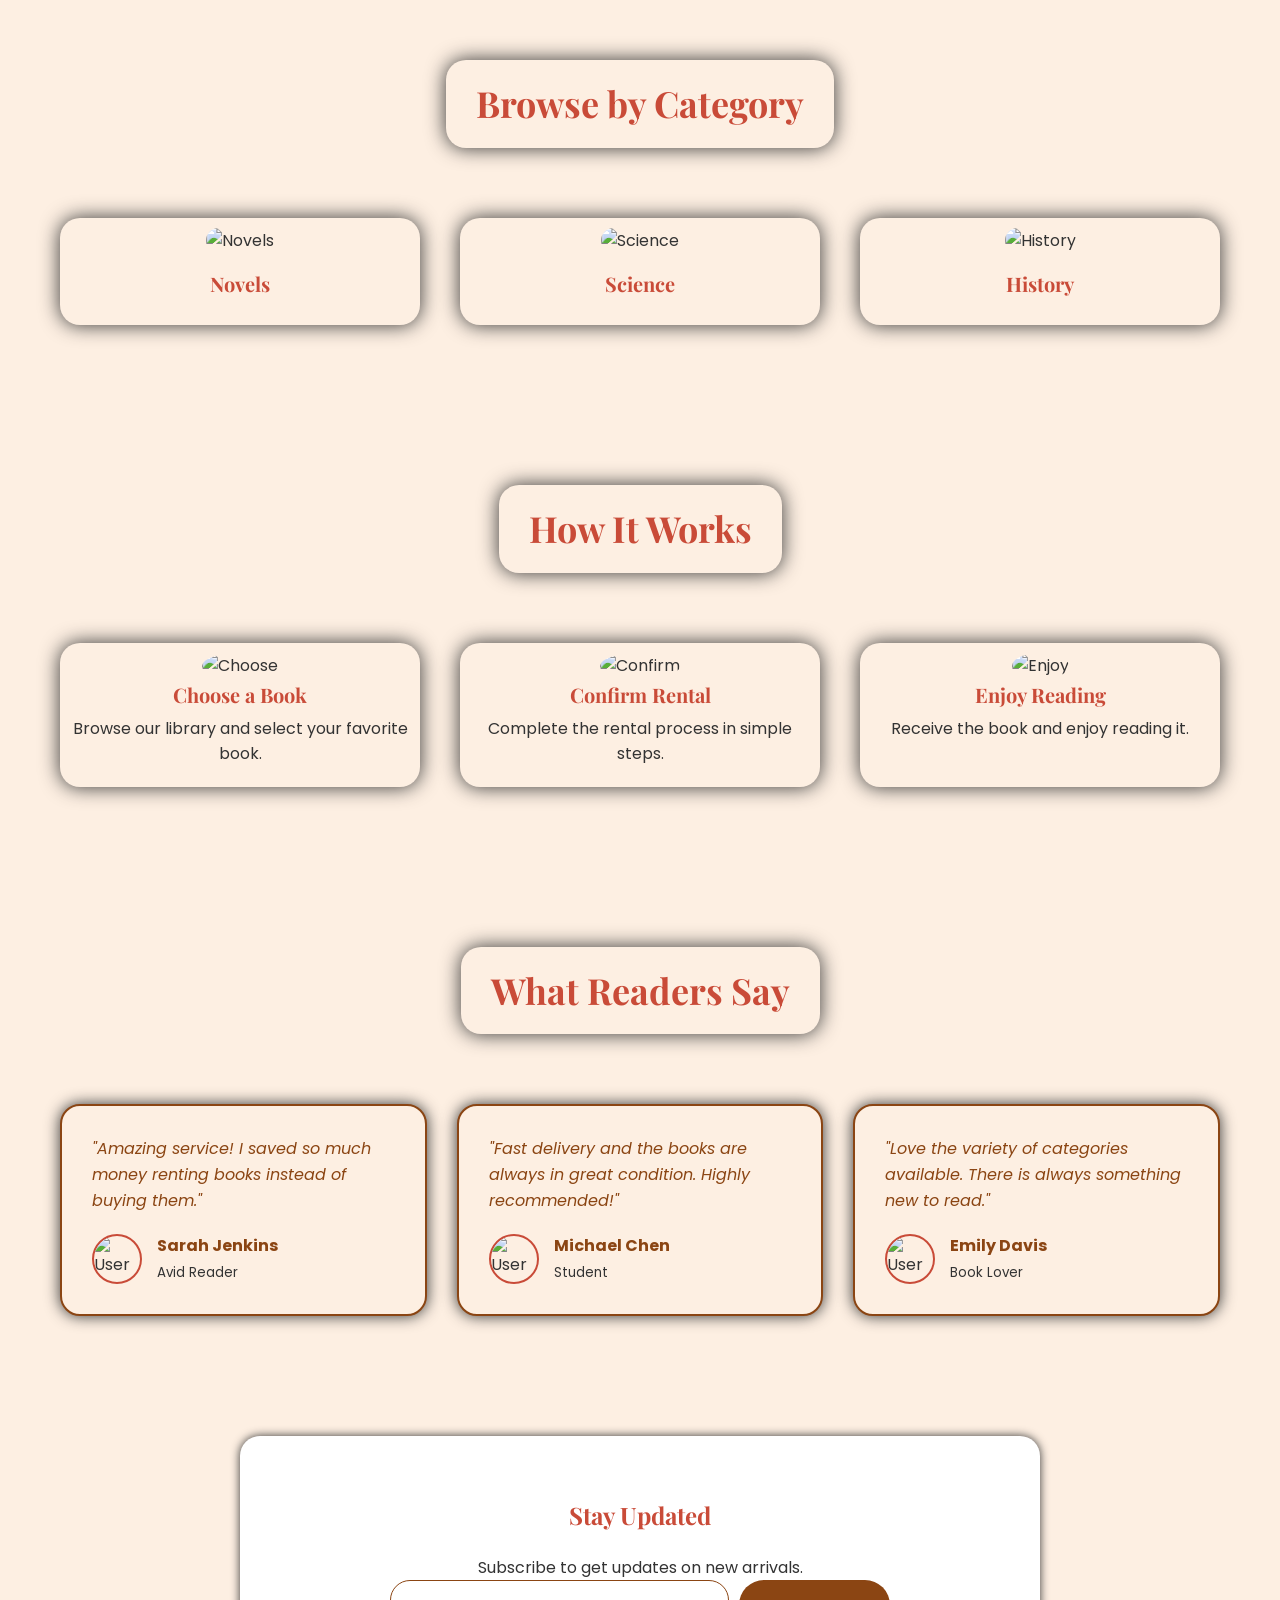
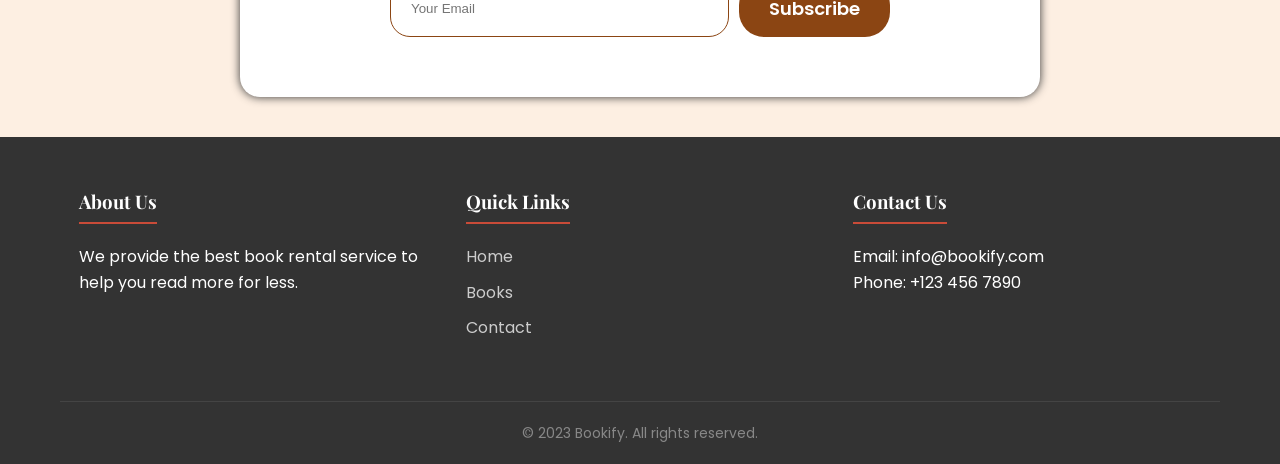
==== commit 62a1dda5: "Update index.html" ====
--- a/index.html
+++ b/index.html
@@ -1,690 +1,700 @@
-<!DOCTYPE html>
-<html lang="en">
-<head>
-    <meta charset="UTF-8">
-    <meta name="viewport" content="width=device-width, initial-scale=1.0">
-    <title>Book Rental Website</title>
-    
-    <!-- استدعاء خطوط جوجل -->
-    <link rel="preconnect" href="https://fonts.googleapis.com">
-    <link rel="preconnect" href="https://fonts.gstatic.com" crossorigin>
-    <link href="https://fonts.googleapis.com/css2?family=Playfair+Display:wght@700&family=Poppins:wght@300;400;600&display=swap" rel="stylesheet">
-
-    <style>
-        /* --- الألوان الأصلية --- */
-        :root {
-            --primary: #8B4513;       /* بني */
-            --accent: #c94b38;        /* أحمر محروق */
-            --bg-color: #fdefe2;      /* كريمي */
-            --text: #333;
-            --white: #ffffff;
-        }
-
-        /* --- إعدادات عامة --- */
-        * {
-            margin: 0;
-            padding: 0;
-            box-sizing: border-box;
-        }
-
-        html {
-            scroll-behavior: smooth;
-        }
-
-        body {
-            font-family: 'Poppins', sans-serif;
-            background-color: var(--bg-color);
-            color: var(--text);
-            line-height: 1.6;
-            overflow-x: hidden;
-        }
-
-        h1, h2, h3 {
-            font-family: 'Playfair Display', serif;
-        }
-
-        a {
-            text-decoration: none;
-            color: inherit;
-        }
-
-        ul {
-            list-style: none;
-        }
-
-        .container {
-            max-width: 1200px;
-            margin: 0 auto;
-            padding: 0 20px;
-        }
-
-        .section-padding {
-            padding: 80px 0;
-        }
-
-        .section-header {
-            text-align: center;
-            margin-bottom: 50px;
-        }
-
-        .section-header h2 {
-            font-size: 36px;
-            color: var(--accent);
-            background-color: var(--bg-color);
-            display: inline-block;
-            padding: 15px 30px;
-            border-radius: 20px;
-            box-shadow: #333 0px 0px 20px;
-            margin-bottom: 20px;
-        }
-
-        .btn {
-            display: inline-block;
-            padding: 15px 30px;
-            border-radius: 25px;
-            font-size: 18px;
-            font-weight: 600;
-            cursor: pointer;
-            transition: all 0.3s ease;
-            border: none;
-            font-family: 'Poppins', sans-serif;
-        }
-
-        .btn-primary {
-            background-color: var(--primary);
-            color: var(--white);
-        }
-
-        .btn-primary:hover {
-            background-color: #6d360e;
-            transform: translateY(-3px);
-        }
-
-        /* --- تصميم الناف بار (المضبوط والمتجاوب) --- */
-        .navbar {
-            display: flex;
-            justify-content: space-between;
-            align-items: center;
-            padding: 15px 5%;
-            background-color: var(--primary);
-            color: var(--white);
-            position: sticky;
-            top: 0;
-            z-index: 1000;
-            box-shadow: 0 2px 10px rgba(0,0,0,0.1);
-            height: 70px;
-        }
-
-        .logo {
-            font-size: 24px;
-            font-weight: bold;
-            font-family: 'Playfair Display', serif;
-            z-index: 1001;
-            cursor: pointer;
-        }
-
-        .nav-links {
-            display: flex;
-            gap: 30px;
-            align-items: center;
-        }
-
-        .nav-links li a {
-            color: var(--white);
-            font-size: 16px;
-            transition: color 0.3s;
-            font-weight: 500;
-            position: relative;
-        }
-
-        .nav-links li a:hover {
-            color: #ffccbc;
-        }
-
-        .nav-links li a::after {
-            content: '';
-            position: absolute;
-            width: 0;
-            height: 2px;
-            bottom: -5px;
-            left: 0;
-            background-color: var(--accent);
-            transition: width 0.3s;
-        }
-        .nav-links li a:hover::after {
-            width: 100%;
-        }
-
-        .nav-actions {
-            display: flex;
-            gap: 10px;
-            z-index: 1001;
-        }
-
-        .nav-btn {
-            padding: 8px 20px;
-            border-radius: 20px;
-            cursor: pointer;
-            font-weight: bold;
-            transition: all 0.3s;
-            border: none;
-            font-size: 14px;
-            white-space: nowrap;
-        }
-
-        .nav-btn.login {
-            background-color: var(--white);
-            color: var(--primary);
-        }
-
-        .nav-btn.signup {
-            border: 2px solid var(--white);
-            background: transparent;
-            color: var(--white);
-        }
-
-        .hamburger {
-            display: none;
-            cursor: pointer;
-            z-index: 1002;
-        }
-
-        .bar {
-            display: block;
-            width: 25px;
-            height: 3px;
-            margin: 5px auto;
-            background-color: var(--white);
-            transition: all 0.3s ease-in-out;
-            border-radius: 2px;
-        }
-
-        /* --- Hero Section --- */
-        .hero {
-            background-image: linear-gradient(rgba(0,0,0,0.3), rgba(0,0,0,0.3)), url('https://picsum.photos/seed/library_cover/1920/1080');
-            background-size: cover;
-            background-position: center;
-            height: 90vh;
-            display: flex;
-            justify-content: center;
-            align-items: center;
-            padding: 20px;
-        }
-
-        .hero-content {
-            position: relative;
-            background-color: var(--bg-color);
-            width: 100%;
-            max-width: 800px;
-            padding: 50px 30px;
-            border-radius: 20px;
-            box-shadow: #333 0px 0px 20px;
-            text-align: center;
-            z-index: 2;
-        }
-
-        .hero-content h1 {
-            font-size: 48px;
-            margin-bottom: 20px;
-            color: var(--accent);
-        }
-
-        .hero-content p {
-            font-size: 24px;
-            margin-bottom: 40px;
-            color: var(--accent);
-        }
-
-        /* --- Stats Section --- */
-        .stats {
-            margin-top: -50px;
-            position: relative;
-            z-index: 10;
-            display: flex;
-            justify-content: space-around;
-            flex-wrap: wrap;
-            gap: 20px;
-            padding: 20px;
-        }
-
-        .stat-item {
-            background-color: var(--white);
-            padding: 20px;
-            border-radius: 20px;
-            box-shadow: #333 0px 0px 10px;
-            width: 200px;
-            text-align: center;
-        }
-
-        .stat-item h3 {
-            font-size: 30px;
-            color: var(--primary);
-            font-family: 'Poppins', sans-serif;
-            font-weight: 700;
-        }
-
-        /* --- Cards --- */
-        .grid-layout {
-            display: grid;
-            grid-template-columns: repeat(auto-fit, minmax(280px, 1fr));
-            gap: 40px;
-            justify-content: center;
-        }
-
-        .card {
-            background-color: var(--bg-color);
-            padding: 10px 10px 20px 10px;
-            border-radius: 20px;
-            box-shadow: #333 0px 0px 20px;
-            position: relative;
-            text-align: center;
-            transition: transform 0.3s ease;
-        }
-
-        .card:hover {
-            transform: translateY(-10px);
-        }
-
-        .card img {
-            width: 100%;
-            height: 300px;
-            object-fit: cover;
-            border-radius: 15px;
-            margin-bottom: 15px;
-        }
-
-        .card h3 {
-            color: var(--accent);
-            font-size: 20px;
-            margin-bottom: 5px;
-        }
-
-        .card p {
-            font-size: 16px;
-            color: var(--text);
-        }
-
-        .price-tag {
-            color: var(--primary);
-            font-weight: bold;
-            font-size: 18px;
-            margin: 10px 0;
-            display: block;
-        }
-
-        /* --- Testimonials --- */
-        .testimonials-grid {
-            display: grid;
-            grid-template-columns: repeat(auto-fit, minmax(300px, 1fr));
-            gap: 30px;
-        }
-
-        .testimonial-card {
-            background-color: var(--bg-color);
-            padding: 30px;
-            border-radius: 20px;
-            box-shadow: #333 0px 0px 15px;
-            border: 2px solid var(--primary);
-        }
-
-        .testimonial-text {
-            font-style: italic;
-            margin-bottom: 20px;
-            color: var(--primary);
-        }
-
-        .client-info {
-            display: flex;
-            align-items: center;
-            gap: 15px;
-        }
-
-        .client-img {
-            width: 50px;
-            height: 50px;
-            border-radius: 50%;
-            border: 2px solid var(--accent);
-        }
-
-        /* --- Newsletter --- */
-        .newsletter {
-            background-color: var(--white);
-            padding: 60px 20px;
-            border-radius: 20px;
-            box-shadow: #333 0px 0px 10px;
-            text-align: center;
-            margin: 40px auto;
-            max-width: 800px;
-        }
-
-        .newsletter h2 {
-            color: var(--accent);
-            margin-bottom: 20px;
-        }
-
-        .newsletter-form {
-            display: flex;
-            gap: 10px;
-            justify-content: center;
-            max-width: 500px;
-            margin: 0 auto;
-        }
-
-        .newsletter-input {
-            flex: 1;
-            padding: 10px 20px;
-            border-radius: 20px;
-            border: 1px solid var(--primary);
-            outline: none;
-        }
-
-        /* --- Footer --- */
-        footer {
-            background-color: #333;
-            color: white;
-            padding: 50px 0 20px;
-        }
-
-        .footer-content {
-            display: flex;
-            justify-content: space-around;
-            flex-wrap: wrap;
-            border-bottom: 1px solid #444;
-            padding-bottom: 30px;
-            margin-bottom: 20px;
-        }
-
-        .footer-section {
-            width: 30%;
-            min-width: 250px;
-            margin-bottom: 20px;
-        }
-
-        .footer-section h3 {
-            color: var(--white);
-            margin-bottom: 20px;
-            border-bottom: 2px solid var(--accent);
-            display: inline-block;
-            padding-bottom: 5px;
-        }
-
-        .footer-section ul li {
-            margin-bottom: 10px;
-        }
-
-        .footer-section ul li a {
-            color: #ccc;
-            transition: color 0.3s;
-        }
-
-        .footer-section ul li a:hover {
-            color: var(--accent);
-        }
-
-        .footer-bottom {
-            text-align: center;
-            font-size: 14px;
-            color: #888;
-        }
-
-        /* Responsive */
-        @media (max-width: 768px) {
-            .hamburger { display: block; }
-            .nav-links {
-                position: fixed; left: -100%; top: 0;
-                flex-direction: column; background-color: var(--primary);
-                width: 100%; height: 100vh; text-align: center;
-                transition: 0.4s; padding-top: 100px; gap: 25px;
-            }
-            .nav-links.active { left: 0; }
-            .nav-actions { display: none; }
-            .mobile-only { display: block; margin-top: 20px; }
-            .hamburger.active .bar:nth-child(2) { opacity: 0; }
-            .hamburger.active .bar:nth-child(1) { transform: translateY(8px) rotate(45deg); }
-            .hamburger.active .bar:nth-child(3) { transform: translateY(-8px) rotate(-45deg); }
-            .hero-content h1 { font-size: 32px; }
-            .stats { flex-direction: column; align-items: center; }
-        }
-        @media (min-width: 769px) { .mobile-only { display: none; } }
-    </style>
-</head>
-<body>
-
-    <!-- Navbar -->
-    <nav class="navbar">
-        <div class="logo">Bookify</div>
-        
-        <div class="hamburger">
-            <span class="bar"></span>
-            <span class="bar"></span>
-            <span class="bar"></span>
-        </div>
-
-        <ul class="nav-links">
-            <li><a href="#hero">Home</a></li>
-            <li><a href="bookstore.html">Books</a></li>
-            <li><a href="#categories">Categories</a></li>
-            <li><a href="#testimonials">Reviews</a></li>
-            
-        </ul>
-
-        
-    </nav>
-
-    <!-- Hero Section -->
-    <section id="hero" class="hero">
-        <div class="hero-content">
-            <h1>Rent Your Favorite Books Easily!</h1>
-            <p>Discover a wide range of books and rent them in simple steps.</p>
-            <button class="btn btn-primary"><a href="renting.html" style="color: white; text-decoration: none;">Start Renting</a></button>
-        </div>
-    </section>
-
-    <!-- Stats Section -->
-    <div class="container">
-        <section class="stats">
-            <div class="stat-item">
-                <h3>10k+</h3>
-                <p>Books</p>
-            </div>
-            <div class="stat-item">
-                <h3>5k+</h3>
-                <p>Users</p>
-            </div>
-            <div class="stat-item">
-                <h3>50+</h3>
-                <p>Categories</p>
-            </div>
-            <div class="stat-item">
-                <h3>24/7</h3>
-                <p>Support</p>
-            </div>
-        </section>
-    </div>
-
-    <!-- Featured Books -->
-    <section id="featured-books" class="section-padding">
-        <div class="container">
-            <div class="section-header">
-                <h2>Most Rented Books</h2>
-            </div>
-            <div class="grid-layout">
-                <div class="card">
-                    <img src="https://picsum.photos/seed/book1/300/450" alt="Book 1">
-                    <h3>The Great Adventure</h3>
-                    <p>Author: John Doe</p>
-                    <span class="price-tag">Rental Price: $10</span>
-                </div>
-                <div class="card">
-                    <img src="https://picsum.photos/seed/book2/300/450" alt="Book 2">
-                    <h3>Science Secrets</h3>
-                    <p>Author: Jane Smith</p>
-                    <span class="price-tag">Rental Price: $15</span>
-                </div>
-                <div class="card">
-                    <img src="https://picsum.photos/seed/book3/300/450" alt="Book 3">
-                    <h3>History Times</h3>
-                    <p>Author: Mark Lee</p>
-                    <span class="price-tag">Rental Price: $12</span>
-                </div>
-            </div>
-            <div style="text-align: center; margin-top: 40px;">
-                <button class="btn btn-primary" onclick="window.location.href='renting.html'">View All</button>
-            </div>
-        </div>
-    </section>
-
-    <!-- Categories -->
-    <section id="categories" class="section-padding">
-        <div class="container">
-            <div class="section-header">
-                <h2>Browse by Category</h2>
-            </div>
-            <div class="grid-layout">
-                <div class="card">
-                    <img src="https://picsum.photos/seed/novels/300/200" alt="Novels">
-                    <h3>Novels</h3>
-                </div>
-                <div class="card">
-                    <img src="https://picsum.photos/seed/science/300/200" alt="Science">
-                    <h3>Science</h3>
-                </div>
-                <div class="card">
-                    <img src="https://picsum.photos/seed/history/300/200" alt="History">
-                    <h3>History</h3>
-                </div>
-            </div>
-            
-        </div>
-    </section>
-
-    <!-- How It Works -->
-    <section id="how-it-works" class="section-padding">
-        <div class="container">
-            <div class="section-header">
-                <h2>How It Works</h2>
-            </div>
-            <div class="grid-layout">
-                <div class="card">
-                    <img src="https://picsum.photos/seed/choose/150/150" alt="Choose" style="width: 80px; height: 80px; margin: 0 auto; border-radius: 50%;">
-                    <h3>Choose a Book</h3>
-                    <p>Browse our library and select your favorite book.</p>
-                </div>
-                <div class="card">
-                    <img src="https://picsum.photos/seed/confirm/150/150" alt="Confirm" style="width: 80px; height: 80px; margin: 0 auto; border-radius: 50%;">
-                    <h3>Confirm Rental</h3>
-                    <p>Complete the rental process in simple steps.</p>
-                </div>
-                <div class="card">
-                    <img src="https://picsum.photos/seed/enjoy/150/150" alt="Enjoy" style="width: 80px; height: 80px; margin: 0 auto; border-radius: 50%;">
-                    <h3>Enjoy Reading</h3>
-                    <p>Receive the book and enjoy reading it.</p>
-                </div>
-            </div>
-        </div>
-    </section>
-
-    <!-- Testimonials -->
-    <section id="testimonials" class="section-padding">
-        <div class="container">
-            <div class="section-header">
-                <h2>What Readers Say</h2>
-            </div>
-            <div class="testimonials-grid">
-                <div class="testimonial-card">
-                    <p class="testimonial-text">"Amazing service! I saved so much money renting books instead of buying them."</p>
-                    <div class="client-info">
-                        <img src="https://picsum.photos/seed/user1/50/50" alt="User" class="client-img">
-                        <div>
-                            <strong style="color: var(--primary);">Sarah Jenkins</strong><br>
-                            <small>Avid Reader</small>
-                        </div>
-                    </div>
-                </div>
-                <div class="testimonial-card">
-                    <p class="testimonial-text">"Fast delivery and the books are always in great condition. Highly recommended!"</p>
-                    <div class="client-info">
-                        <img src="https://picsum.photos/seed/user2/50/50" alt="User" class="client-img">
-                        <div>
-                            <strong style="color: var(--primary);">Michael Chen</strong><br>
-                            <small>Student</small>
-                        </div>
-                    </div>
-                </div>
-                <div class="testimonial-card">
-                    <p class="testimonial-text">"Love the variety of categories available. There is always something new to read."</p>
-                    <div class="client-info">
-                        <img src="https://picsum.photos/seed/user3/50/50" alt="User" class="client-img">
-                        <div>
-                            <strong style="color: var(--primary);">Emily Davis</strong><br>
-                            <small>Book Lover</small>
-                        </div>
-                    </div>
-                </div>
-            </div>
-        </div>
-    </section>
-
-    <!-- Newsletter -->
-    <div class="container">
-        <section class="newsletter">
-            <h2>Stay Updated</h2>
-            <p>Subscribe to get updates on new arrivals.</p>
-            <form class="newsletter-form" onsubmit="event.preventDefault(); alert('Thanks!');">
-                <input type="email" class="newsletter-input" placeholder="Your Email" required>
-                <button type="submit" class="btn btn-primary">Subscribe</button>
-            </form>
-        </section>
-    </div>
-
-    <!-- Footer -->
-    <footer>
-        <div class="container">
-            <div class="footer-content">
-                <div class="footer-section">
-                    <h3>Quick Links</h3>
-                    <ul>
-                        <li><a href="#hero">Home</a></li>
-                        <li><a href="#featured-books">Available Books</a></li>
-                        <li><a href="#">Contact Us</a></li>
-                    </ul>
-                </div>
-                <div class="footer-section">
-                    <h3>Contact Us</h3>
-                    <p>Email: info@bookify.com</p>
-                    <p>Phone: 0123456789</p>
-                    <p>Address: 123 Library St</p>
-                </div>
-                <div class="footer-section">
-                    <h3>Follow Us</h3>
-                    <div class="social-icons">
-                        <a href="#">Facebook</a>
-                        <a href="#">Twitter</a>
-                        <a href="#">Instagram</a>
-                    </div>
-                </div>
-            </div>
-            <div class="footer-bottom">
-                &copy; 2023 Bookify. All rights reserved.
-            </div>
-        </div>
-    </footer>
-    
-    <!-- سكريبت المنيو -->
-    <script>
-        const hamburger = document.querySelector(".hamburger");
-        const navLinks = document.querySelector(".nav-links");
-
-        hamburger.addEventListener("click", () => {
-            navLinks.classList.toggle("active");
-            hamburger.classList.toggle("active");
-        });
-
-        document.querySelectorAll(".nav-links li a, .nav-links li button").forEach(n => n.addEventListener("click", () => {
-            navLinks.classList.remove("active");
-            hamburger.classList.remove("active");
-        }));
-    </script>
-
-</body>
-</html>
+<!DOCTYPE html>
+<html lang="en">
+<head>
+    <meta charset="UTF-8">
+    <meta name="viewport" content="width=device-width, initial-scale=1.0">
+    <title>Book Rental Website</title>
+    
+    <!-- استدعاء خطوط جوجل -->
+    <link rel="preconnect" href="https://fonts.googleapis.com">
+    <link rel="preconnect" href="https://fonts.gstatic.com" crossorigin>
+    <link href="https://fonts.googleapis.com/css2?family=Playfair+Display:wght@700&family=Poppins:wght@300;400;600&display=swap" rel="stylesheet">
+
+    <style>
+        /* --- الألوان الأصلية --- */
+        :root {
+            --primary: #8B4513;       /* بني */
+            --accent: #c94b38;        /* أحمر محروق */
+            --bg-color: #fdefe2;      /* كريمي */
+            --text: #333;
+            --white: #ffffff;
+        }
+
+        /* --- إعدادات عامة --- */
+        * {
+            margin: 0;
+            padding: 0;
+            box-sizing: border-box;
+        }
+
+        html {
+            scroll-behavior: smooth;
+        }
+
+        body {
+            font-family: 'Poppins', sans-serif;
+            background-color: var(--bg-color);
+            color: var(--text);
+            line-height: 1.6;
+            overflow-x: hidden;
+        }
+
+        h1, h2, h3 {
+            font-family: 'Playfair Display', serif;
+        }
+
+        a {
+            text-decoration: none;
+            color: inherit;
+        }
+
+        ul {
+            list-style: none;
+        }
+
+        .container {
+            max-width: 1200px;
+            margin: 0 auto;
+            padding: 0 20px;
+        }
+
+        .section-padding {
+            padding: 80px 0;
+        }
+
+        .section-header {
+            text-align: center;
+            margin-bottom: 50px;
+        }
+
+        .section-header h2 {
+            font-size: 36px;
+            color: var(--accent);
+            background-color: var(--bg-color);
+            display: inline-block;
+            padding: 15px 30px;
+            border-radius: 20px;
+            box-shadow: #333 0px 0px 20px;
+            margin-bottom: 20px;
+        }
+
+        .btn {
+            display: inline-block;
+            padding: 15px 30px;
+            border-radius: 25px;
+            font-size: 18px;
+            font-weight: 600;
+            cursor: pointer;
+            transition: all 0.3s ease;
+            border: none;
+            font-family: 'Poppins', sans-serif;
+        }
+
+        .btn-primary {
+            background-color: var(--primary);
+            color: var(--white);
+        }
+
+        .btn-primary:hover {
+            background-color: #6d360e;
+            transform: translateY(-3px);
+        }
+
+        /* --- تصميم الناف بار --- */
+        .navbar {
+            display: flex;
+            justify-content: space-between;
+            align-items: center;
+            padding: 15px 5%;
+            background-color: var(--primary);
+            color: var(--white);
+            position: sticky;
+            top: 0;
+            z-index: 1000;
+            box-shadow: 0 2px 10px rgba(0,0,0,0.1);
+            height: 70px;
+        }
+
+        .logo {
+            font-size: 24px;
+            font-weight: bold;
+            font-family: 'Playfair Display', serif;
+            z-index: 1001;
+            cursor: pointer;
+        }
+
+        .nav-links {
+            display: flex;
+            gap: 30px;
+            align-items: center;
+        }
+
+        .nav-links li a {
+            color: var(--white);
+            font-size: 16px;
+            transition: color 0.3s;
+            font-weight: 500;
+            position: relative;
+        }
+
+        .nav-links li a:hover {
+            color: #ffccbc;
+        }
+
+        .nav-links li a::after {
+            content: '';
+            position: absolute;
+            width: 0;
+            height: 2px;
+            bottom: -5px;
+            left: 0;
+            background-color: var(--accent);
+            transition: width 0.3s;
+        }
+        .nav-links li a:hover::after {
+            width: 100%;
+        }
+
+        /* حاوية الأيقونات في الجهة اليمنى */
+        .nav-actions {
+            display: flex;
+            align-items: center;
+            gap: 20px;
+            z-index: 1002;
+        }
+
+        /* --- كود زر النقاط الثلاث الجديد --- */
+        .settings-icon {
+            display: flex;
+            flex-direction: column;
+            justify-content: space-between;
+            height: 18px;
+            width: 20px;
+            cursor: pointer;
+            transition: opacity 0.3s;
+        }
+
+        .settings-icon:hover {
+            opacity: 0.8;
+        }
+
+        .settings-icon .dot {
+            width: 5px;
+            height: 5px;
+            background-color: var(--white);
+            border-radius: 50%;
+            display: block;
+            margin: 0 auto; /* لتوسيط النقاط */
+        }
+        /* ------------------------------------ */
+
+        .hamburger {
+            display: none;
+            cursor: pointer;
+            z-index: 1002;
+        }
+
+        .bar {
+            display: block;
+            width: 25px;
+            height: 3px;
+            margin: 5px auto;
+            background-color: var(--white);
+            transition: all 0.3s ease-in-out;
+            border-radius: 2px;
+        }
+
+        /* --- Hero Section --- */
+        .hero {
+            background-image: linear-gradient(rgba(0,0,0,0.3), rgba(0,0,0,0.3)), url('https://picsum.photos/seed/library_cover/1920/1080');
+            background-size: cover;
+            background-position: center;
+            height: 90vh;
+            display: flex;
+            justify-content: center;
+            align-items: center;
+            padding: 20px;
+        }
+
+        .hero-content {
+            position: relative;
+            background-color: var(--bg-color);
+            width: 100%;
+            max-width: 800px;
+            padding: 50px 30px;
+            border-radius: 20px;
+            box-shadow: #333 0px 0px 20px;
+            text-align: center;
+            z-index: 2;
+        }
+
+        .hero-content h1 {
+            font-size: 48px;
+            margin-bottom: 20px;
+            color: var(--accent);
+        }
+
+        .hero-content p {
+            font-size: 24px;
+            margin-bottom: 40px;
+            color: var(--accent);
+        }
+
+        /* --- Stats Section --- */
+        .stats {
+            margin-top: -50px;
+            position: relative;
+            z-index: 10;
+            display: flex;
+            justify-content: space-around;
+            flex-wrap: wrap;
+            gap: 20px;
+            padding: 20px;
+        }
+
+        .stat-item {
+            background-color: var(--white);
+            padding: 20px;
+            border-radius: 20px;
+            box-shadow: #333 0px 0px 10px;
+            width: 200px;
+            text-align: center;
+        }
+
+        .stat-item h3 {
+            font-size: 30px;
+            color: var(--primary);
+            font-family: 'Poppins', sans-serif;
+            font-weight: 700;
+        }
+
+        /* --- Cards --- */
+        .grid-layout {
+            display: grid;
+            grid-template-columns: repeat(auto-fit, minmax(280px, 1fr));
+            gap: 40px;
+            justify-content: center;
+        }
+
+        .card {
+            background-color: var(--bg-color);
+            padding: 10px 10px 20px 10px;
+            border-radius: 20px;
+            box-shadow: #333 0px 0px 20px;
+            position: relative;
+            text-align: center;
+            transition: transform 0.3s ease;
+        }
+
+        .card:hover {
+            transform: translateY(-10px);
+        }
+
+        .card img {
+            width: 100%;
+            height: 300px;
+            object-fit: cover;
+            border-radius: 15px;
+            margin-bottom: 15px;
+        }
+
+        .card h3 {
+            color: var(--accent);
+            font-size: 20px;
+            margin-bottom: 5px;
+        }
+
+        .card p {
+            font-size: 16px;
+            color: var(--text);
+        }
+
+        .price-tag {
+            color: var(--primary);
+            font-weight: bold;
+            font-size: 18px;
+            margin: 10px 0;
+            display: block;
+        }
+
+        /* --- Testimonials --- */
+        .testimonials-grid {
+            display: grid;
+            grid-template-columns: repeat(auto-fit, minmax(300px, 1fr));
+            gap: 30px;
+        }
+
+        .testimonial-card {
+            background-color: var(--bg-color);
+            padding: 30px;
+            border-radius: 20px;
+            box-shadow: #333 0px 0px 15px;
+            border: 2px solid var(--primary);
+        }
+
+        .testimonial-text {
+            font-style: italic;
+            margin-bottom: 20px;
+            color: var(--primary);
+        }
+
+        .client-info {
+            display: flex;
+            align-items: center;
+            gap: 15px;
+        }
+
+        .client-img {
+            width: 50px;
+            height: 50px;
+            border-radius: 50%;
+            border: 2px solid var(--accent);
+        }
+
+        /* --- Newsletter --- */
+        .newsletter {
+            background-color: var(--white);
+            padding: 60px 20px;
+            border-radius: 20px;
+            box-shadow: #333 0px 0px 10px;
+            text-align: center;
+            margin: 40px auto;
+            max-width: 800px;
+        }
+
+        .newsletter h2 {
+            color: var(--accent);
+            margin-bottom: 20px;
+        }
+
+        .newsletter-form {
+            display: flex;
+            gap: 10px;
+            justify-content: center;
+            max-width: 500px;
+            margin: 0 auto;
+        }
+
+        .newsletter-input {
+            flex: 1;
+            padding: 10px 20px;
+            border-radius: 20px;
+            border: 1px solid var(--primary);
+            outline: none;
+        }
+
+        /* --- Footer --- */
+        footer {
+            background-color: #333;
+            color: white;
+            padding: 50px 0 20px;
+        }
+
+        .footer-content {
+            display: flex;
+            justify-content: space-around;
+            flex-wrap: wrap;
+            border-bottom: 1px solid #444;
+            padding-bottom: 30px;
+            margin-bottom: 20px;
+        }
+
+        .footer-section {
+            width: 30%;
+            min-width: 250px;
+            margin-bottom: 20px;
+        }
+
+        .footer-section h3 {
+            color: var(--white);
+            margin-bottom: 20px;
+            border-bottom: 2px solid var(--accent);
+            display: inline-block;
+            padding-bottom: 5px;
+        }
+
+        .footer-section ul li {
+            margin-bottom: 10px;
+        }
+
+        .footer-section ul li a {
+            color: #ccc;
+            transition: color 0.3s;
+        }
+
+        .footer-section ul li a:hover {
+            color: var(--accent);
+        }
+
+        .footer-bottom {
+            text-align: center;
+            font-size: 14px;
+            color: #888;
+        }
+
+        /* Responsive */
+        @media (max-width: 768px) {
+            .hamburger { display: block; }
+            .nav-links {
+                position: fixed; left: -100%; top: 0;
+                flex-direction: column; background-color: var(--primary);
+                width: 100%; height: 100vh; text-align: center;
+                transition: 0.4s; padding-top: 100px; gap: 25px;
+            }
+            .nav-links.active { left: 0; }
+            
+            /* إخفاء الروابط العادية في الناف بار العلوي على الموبايل وإبقاء الأيقونات */
+            .nav-actions {
+                display: flex; 
+            }
+            
+            .hamburger.active .bar:nth-child(2) { opacity: 0; }
+            .hamburger.active .bar:nth-child(1) { transform: translateY(8px) rotate(45deg); }
+            .hamburger.active .bar:nth-child(3) { transform: translateY(-8px) rotate(-45deg); }
+            
+            .hero-content h1 { font-size: 32px; }
+            .stats { flex-direction: column; align-items: center; }
+        }
+    </style>
+</head>
+<body>
+
+    <!-- Navbar -->
+    <nav class="navbar">
+        <div class="logo">Bookify</div>
+        
+        <ul class="nav-links">
+            <li><a href="#hero">Home</a></li>
+            <li><a href="bookstore.html">Books</a></li>
+            <li><a href="#categories">Categories</a></li>
+            <li><a href="#testimonials">Reviews</a></li>
+        </ul>
+
+        <div class="nav-actions">
+            <!-- زر النقاط الثلاث الجديد -->
+            <a href="settings.html" class="settings-icon" title="Settings">
+                <span class="dot"></span>
+                <span class="dot"></span>
+                <span class="dot"></span>
+            </a>
+
+            <!-- زر الهامبرغر للموبايل -->
+            <div class="hamburger">
+                <span class="bar"></span>
+                <span class="bar"></span>
+                <span class="bar"></span>
+            </div>
+        </div>
+    </nav>
+
+    <!-- Hero Section -->
+    <section id="hero" class="hero">
+        <div class="hero-content">
+            <h1>Rent Your Favorite Books Easily!</h1>
+            <p>Discover a wide range of books and rent them in simple steps.</p>
+            <button class="btn btn-primary"><a href="renting.html" style="color: white; text-decoration: none;">Start Renting</a></button>
+        </div>
+    </section>
+
+    <!-- Stats Section -->
+    <div class="container">
+        <section class="stats">
+            <div class="stat-item">
+                <h3>10k+</h3>
+                <p>Books</p>
+            </div>
+            <div class="stat-item">
+                <h3>5k+</h3>
+                <p>Users</p>
+            </div>
+            <div class="stat-item">
+                <h3>50+</h3>
+                <p>Categories</p>
+            </div>
+            <div class="stat-item">
+                <h3>24/7</h3>
+                <p>Support</p>
+            </div>
+        </section>
+    </div>
+
+    <!-- Featured Books -->
+    <section id="featured-books" class="section-padding">
+        <div class="container">
+            <div class="section-header">
+                <h2>Most Rented Books</h2>
+            </div>
+            <div class="grid-layout">
+                <div class="card">
+                    <img src="https://picsum.photos/seed/book1/300/450" alt="Book 1">
+                    <h3>The Great Adventure</h3>
+                    <p>Author: John Doe</p>
+                    <span class="price-tag">Rental Price: $10</span>
+                </div>
+                <div class="card">
+                    <img src="https://picsum.photos/seed/book2/300/450" alt="Book 2">
+                    <h3>Science Secrets</h3>
+                    <p>Author: Jane Smith</p>
+                    <span class="price-tag">Rental Price: $15</span>
+                </div>
+                <div class="card">
+                    <img src="https://picsum.photos/seed/book3/300/450" alt="Book 3">
+                    <h3>History Times</h3>
+                    <p>Author: Mark Lee</p>
+                    <span class="price-tag">Rental Price: $12</span>
+                </div>
+            </div>
+            <div style="text-align: center; margin-top: 40px;">
+                <button class="btn btn-primary" onclick="window.location.href='renting.html'">View All</button>
+            </div>
+        </div>
+    </section>
+
+    <!-- Categories -->
+    <section id="categories" class="section-padding">
+        <div class="container">
+            <div class="section-header">
+                <h2>Browse by Category</h2>
+            </div>
+            <div class="grid-layout">
+                <div class="card">
+                    <img src="https://picsum.photos/seed/novels/300/200" alt="Novels">
+                    <h3>Novels</h3>
+                </div>
+                <div class="card">
+                    <img src="https://picsum.photos/seed/science/300/200" alt="Science">
+                    <h3>Science</h3>
+                </div>
+                <div class="card">
+                    <img src="https://picsum.photos/seed/history/300/200" alt="History">
+                    <h3>History</h3>
+                </div>
+            </div>
+            
+        </div>
+    </section>
+
+    <!-- How It Works -->
+    <section id="how-it-works" class="section-padding">
+        <div class="container">
+            <div class="section-header">
+                <h2>How It Works</h2>
+            </div>
+            <div class="grid-layout">
+                <div class="card">
+                    <img src="https://picsum.photos/seed/choose/150/150" alt="Choose" style="width: 80px; height: 80px; margin: 0 auto; border-radius: 50%;">
+                    <h3>Choose a Book</h3>
+                    <p>Browse our library and select your favorite book.</p>
+                </div>
+                <div class="card">
+                    <img src="https://picsum.photos/seed/confirm/150/150" alt="Confirm" style="width: 80px; height: 80px; margin: 0 auto; border-radius: 50%;">
+                    <h3>Confirm Rental</h3>
+                    <p>Complete the rental process in simple steps.</p>
+                </div>
+                <div class="card">
+                    <img src="https://picsum.photos/seed/enjoy/150/150" alt="Enjoy" style="width: 80px; height: 80px; margin: 0 auto; border-radius: 50%;">
+                    <h3>Enjoy Reading</h3>
+                    <p>Receive the book and enjoy reading it.</p>
+                </div>
+            </div>
+        </div>
+    </section>
+
+    <!-- Testimonials -->
+    <section id="testimonials" class="section-padding">
+        <div class="container">
+            <div class="section-header">
+                <h2>What Readers Say</h2>
+            </div>
+            <div class="testimonials-grid">
+                <div class="testimonial-card">
+                    <p class="testimonial-text">"Amazing service! I saved so much money renting books instead of buying them."</p>
+                    <div class="client-info">
+                        <img src="https://picsum.photos/seed/user1/50/50" alt="User" class="client-img">
+                        <div>
+                            <strong style="color: var(--primary);">Sarah Jenkins</strong><br>
+                            <small>Avid Reader</small>
+                        </div>
+                    </div>
+                </div>
+                <div class="testimonial-card">
+                    <p class="testimonial-text">"Fast delivery and the books are always in great condition. Highly recommended!"</p>
+                    <div class="client-info">
+                        <img src="https://picsum.photos/seed/user2/50/50" alt="User" class="client-img">
+                        <div>
+                            <strong style="color: var(--primary);">Michael Chen</strong><br>
+                            <small>Student</small>
+                        </div>
+                    </div>
+                </div>
+                <div class="testimonial-card">
+                    <p class="testimonial-text">"Love the variety of categories available. There is always something new to read."</p>
+                    <div class="client-info">
+                        <img src="https://picsum.photos/seed/user3/50/50" alt="User" class="client-img">
+                        <div>
+                            <strong style="color: var(--primary);">Emily Davis</strong><br>
+                            <small>Book Lover</small>
+                        </div>
+                    </div>
+                </div>
+            </div>
+        </div>
+    </section>
+
+    <!-- Newsletter -->
+    <div class="container">
+        <section class="newsletter">
+            <h2>Stay Updated</h2>
+            <p>Subscribe to get updates on new arrivals.</p>
+            <form class="newsletter-form" onsubmit="event.preventDefault(); alert('Thanks!');">
+                <input type="email" class="newsletter-input" placeholder="Your Email" required>
+                <button type="submit" class="btn btn-primary">Subscribe</button>
+            </form>
+        </section>
+    </div>
+
+    <!-- Footer -->
+    <footer>
+        <div class="container">
+            <div class="footer-content">
+                <div class="footer-section">
+                    <h3>About Us</h3>
+                    <p>We provide the best book rental service to help you read more for less.</p>
+                </div>
+                <div class="footer-section">
+                    <h3>Quick Links</h3>
+                    <ul>
+                        <li><a href="#">Home</a></li>
+                        <li><a href="#">Books</a></li>
+                        <li><a href="#">Contact</a></li>
+                    </ul>
+                </div>
+                <div class="footer-section">
+                    <h3>Contact Us</h3>
+                    <p>Email: info@bookify.com</p>
+                    <p>Phone: +123 456 7890</p>
+                </div>
+            </div>
+            <div class="footer-bottom">
+                &copy; 2023 Bookify. All rights reserved.
+            </div>
+        </div>
+    </footer>
+
+    <!-- JavaScript for Hamburger Menu -->
+    <script>
+        const hamburger = document.querySelector(".hamburger");
+        const navLinks = document.querySelector(".nav-links");
+
+        hamburger.addEventListener("click", () => {
+            hamburger.classList.toggle("active");
+            navLinks.classList.toggle("active");
+        });
+
+        document.querySelectorAll(".nav-links a").forEach(n => n.addEventListener("click", () => {
+            hamburger.classList.remove("active");
+            navLinks.classList.remove("active");
+        }));
+    </script>
+</body>
+</html>
